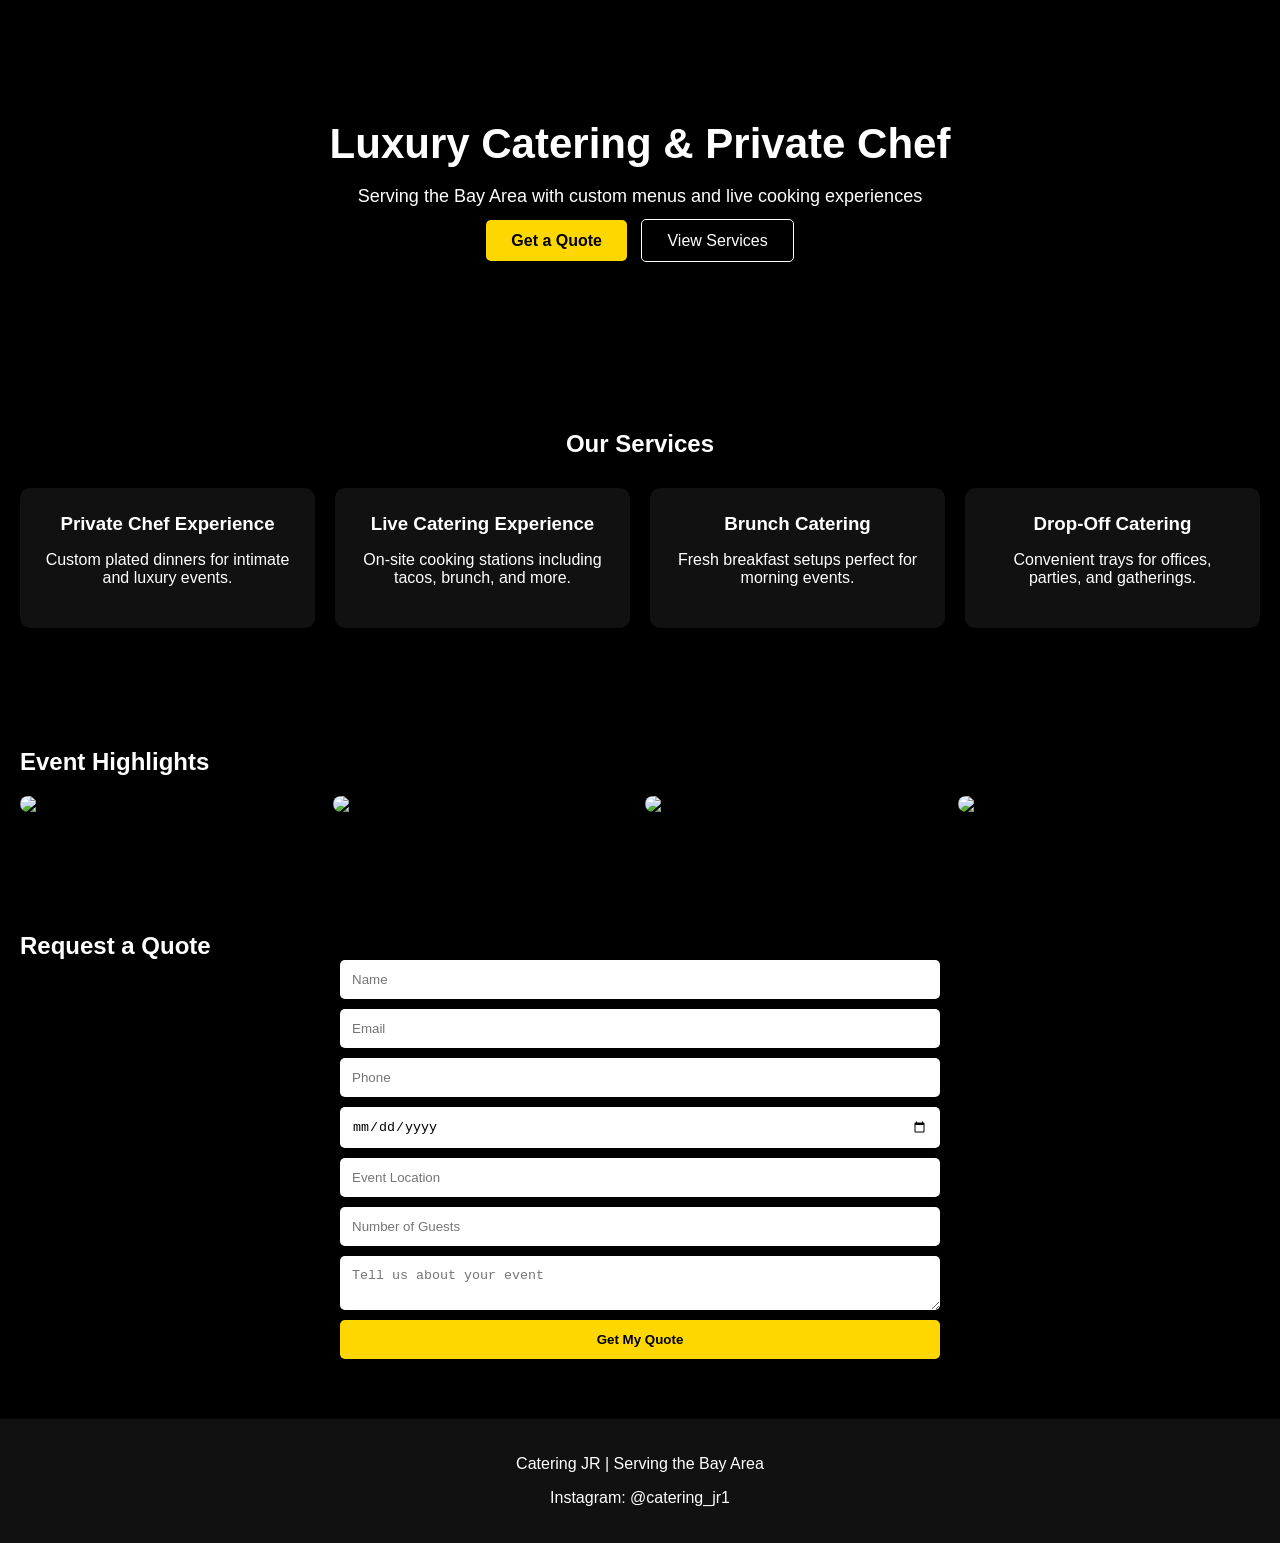
==== index.html @ 2a88f7c7 "Update index.html" ====
<!DOCTYPE html>
<html lang="en">
<head>
  <meta charset="UTF-8">
  <meta name="viewport" content="width=device-width, initial-scale=1.0">
  <title>Catering JR | Luxury Catering & Private Chef Bay Area</title>

  <style>
    body {
      margin: 0;
      font-family: Arial, sans-serif;
      background: #000;
      color: #fff;
    }

    h1, h2, h3 {
      margin: 0;
    }

    section {
      padding: 60px 20px;
    }

    /* HERO */
    .hero {
      background: linear-gradient(rgba(0,0,0,0.6), rgba(0,0,0,0.8)),
                  url('hero.jpg');
      background-size: cover;
      background-position: center;
      text-align: center;
      padding: 120px 20px;
    }

    .hero h1 {
      font-size: 42px;
      margin-bottom: 10px;
    }

    .hero p {
      font-size: 18px;
      margin-bottom: 25px;
    }

    .btn-primary {
      background: gold;
      color: black;
      padding: 12px 25px;
      text-decoration: none;
      font-weight: bold;
      border-radius: 5px;
      margin-right: 10px;
    }

    .btn-secondary {
      border: 1px solid white;
      color: white;
      padding: 12px 25px;
      text-decoration: none;
      border-radius: 5px;
    }

    /* SERVICES */
    .services {
      text-align: center;
    }

    .service-grid {
      display: grid;
      grid-template-columns: repeat(auto-fit, minmax(220px, 1fr));
      gap: 20px;
      margin-top: 30px;
    }

    .card {
      background: #111;
      padding: 25px;
      border-radius: 10px;
      transition: 0.3s;
    }

    .card:hover {
      transform: translateY(-5px);
      border: 1px solid gold;
    }

    /* GALLERY */
    .gallery-grid {
      display: grid;
      grid-template-columns: repeat(auto-fit, minmax(200px, 1fr));
      gap: 10px;
      margin-top: 20px;
    }

    .gallery img {
      width: 100%;
      border-radius: 10px;
    }

    /* FORM */
    form {
      max-width: 600px;
      margin: auto;
      display: flex;
      flex-direction: column;
      gap: 10px;
    }

    input, textarea, button {
      padding: 12px;
      border-radius: 5px;
      border: none;
    }

    button {
      background: gold;
      font-weight: bold;
      cursor: pointer;
    }

    /* FOOTER */
    footer {
      text-align: center;
      padding: 20px;
      background: #111;
    }
  </style>
</head>

<body>

  <!-- HERO -->
  <section class="hero">
    <h1>Luxury Catering & Private Chef</h1>
    <p>Serving the Bay Area with custom menus and live cooking experiences</p>

    <a href="#quote" class="btn-primary">Get a Quote</a>
    <a href="#services" class="btn-secondary">View Services</a>
  </section>

  <!-- SERVICES -->
  <section id="services" class="services">
    <h2>Our Services</h2>

    <div class="service-grid">

      <div class="card">
        <h3>Private Chef Experience</h3>
        <p>Custom plated dinners for intimate and luxury events.</p>
      </div>

      <div class="card">
        <h3>Live Catering Experience</h3>
        <p>On-site cooking stations including tacos, brunch, and more.</p>
      </div>

      <div class="card">
        <h3>Brunch Catering</h3>
        <p>Fresh breakfast setups perfect for morning events.</p>
      </div>

      <div class="card">
        <h3>Drop-Off Catering</h3>
        <p>Convenient trays for offices, parties, and gatherings.</p>
      </div>

    </div>
  </section>

  <!-- GALLERY -->
  <section class="gallery">
    <h2>Event Highlights</h2>

    <div class="gallery-grid">
      <img src="food1.jpg">
      <img src="food2.jpg">
      <img src="food3.jpg">
      <img src="food4.jpg">
    </div>
  </section>

  <!-- QUOTE FORM -->
  <section id="quote">
    <h2>Request a Quote</h2>

    <form>
      <input type="text" placeholder="Name" required>
      <input type="email" placeholder="Email" required>
      <input type="tel" placeholder="Phone">

      <input type="date">
      <input type="text" placeholder="Event Location">
      <input type="number" placeholder="Number of Guests">

      <textarea placeholder="Tell us about your event"></textarea>

      <button type="submit">Get My Quote</button>
    </form>
  </section>

  <!-- FOOTER -->
  <footer>
    <p>Catering JR | Serving the Bay Area</p>
    <p>Instagram: @catering_jr1</p>
  </footer>

</body>
</html>
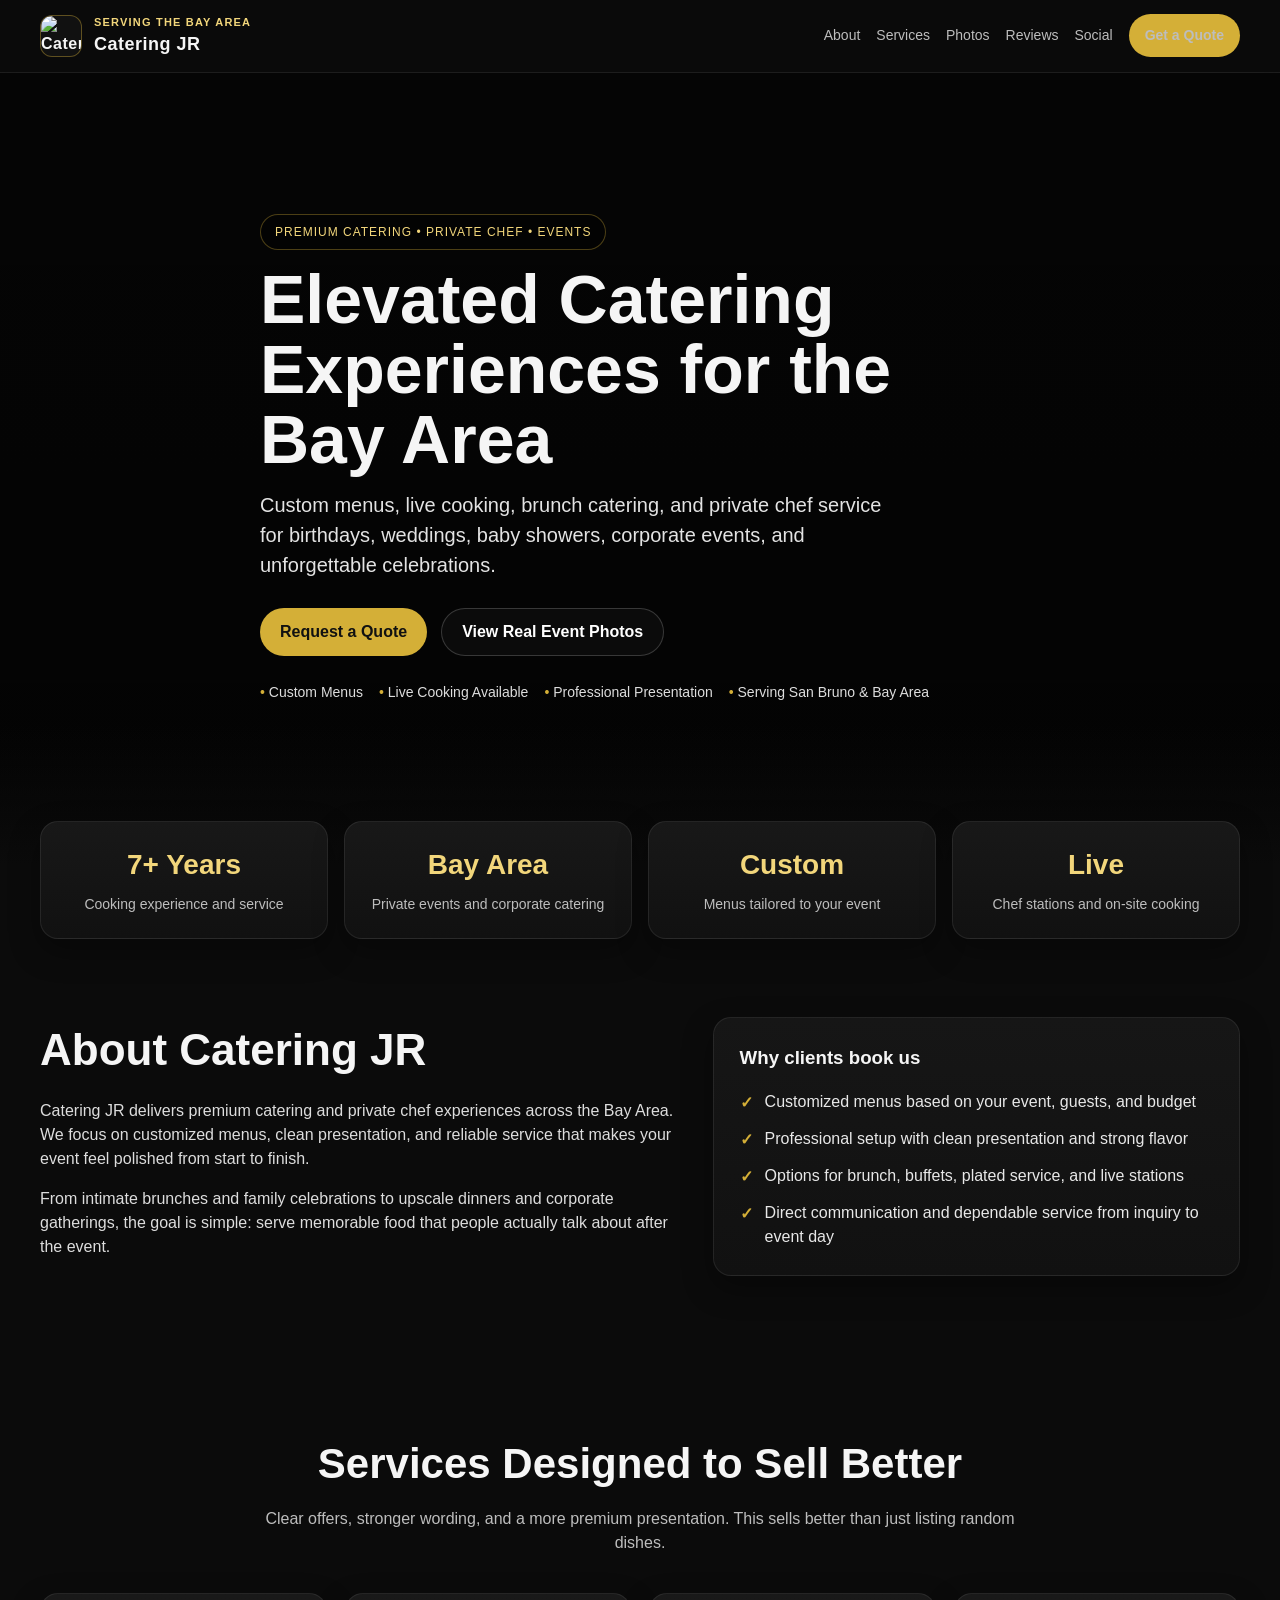
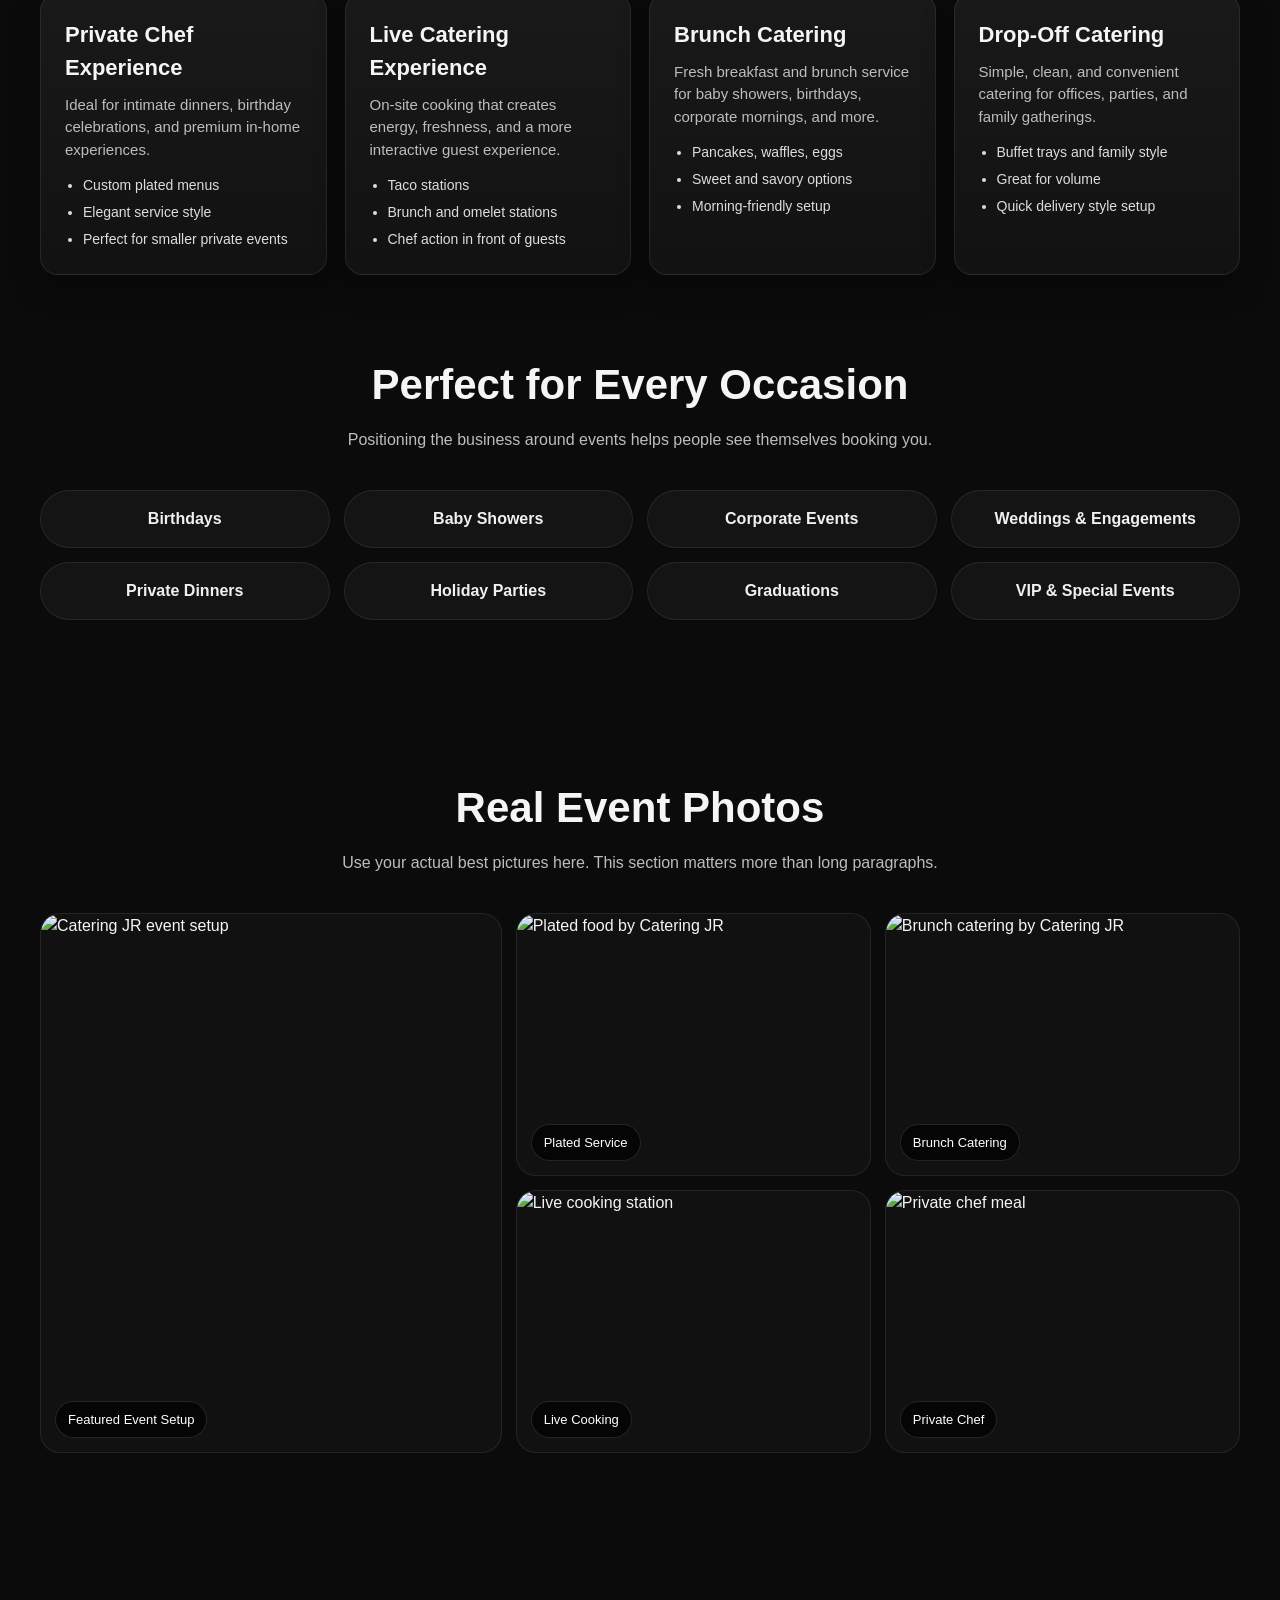
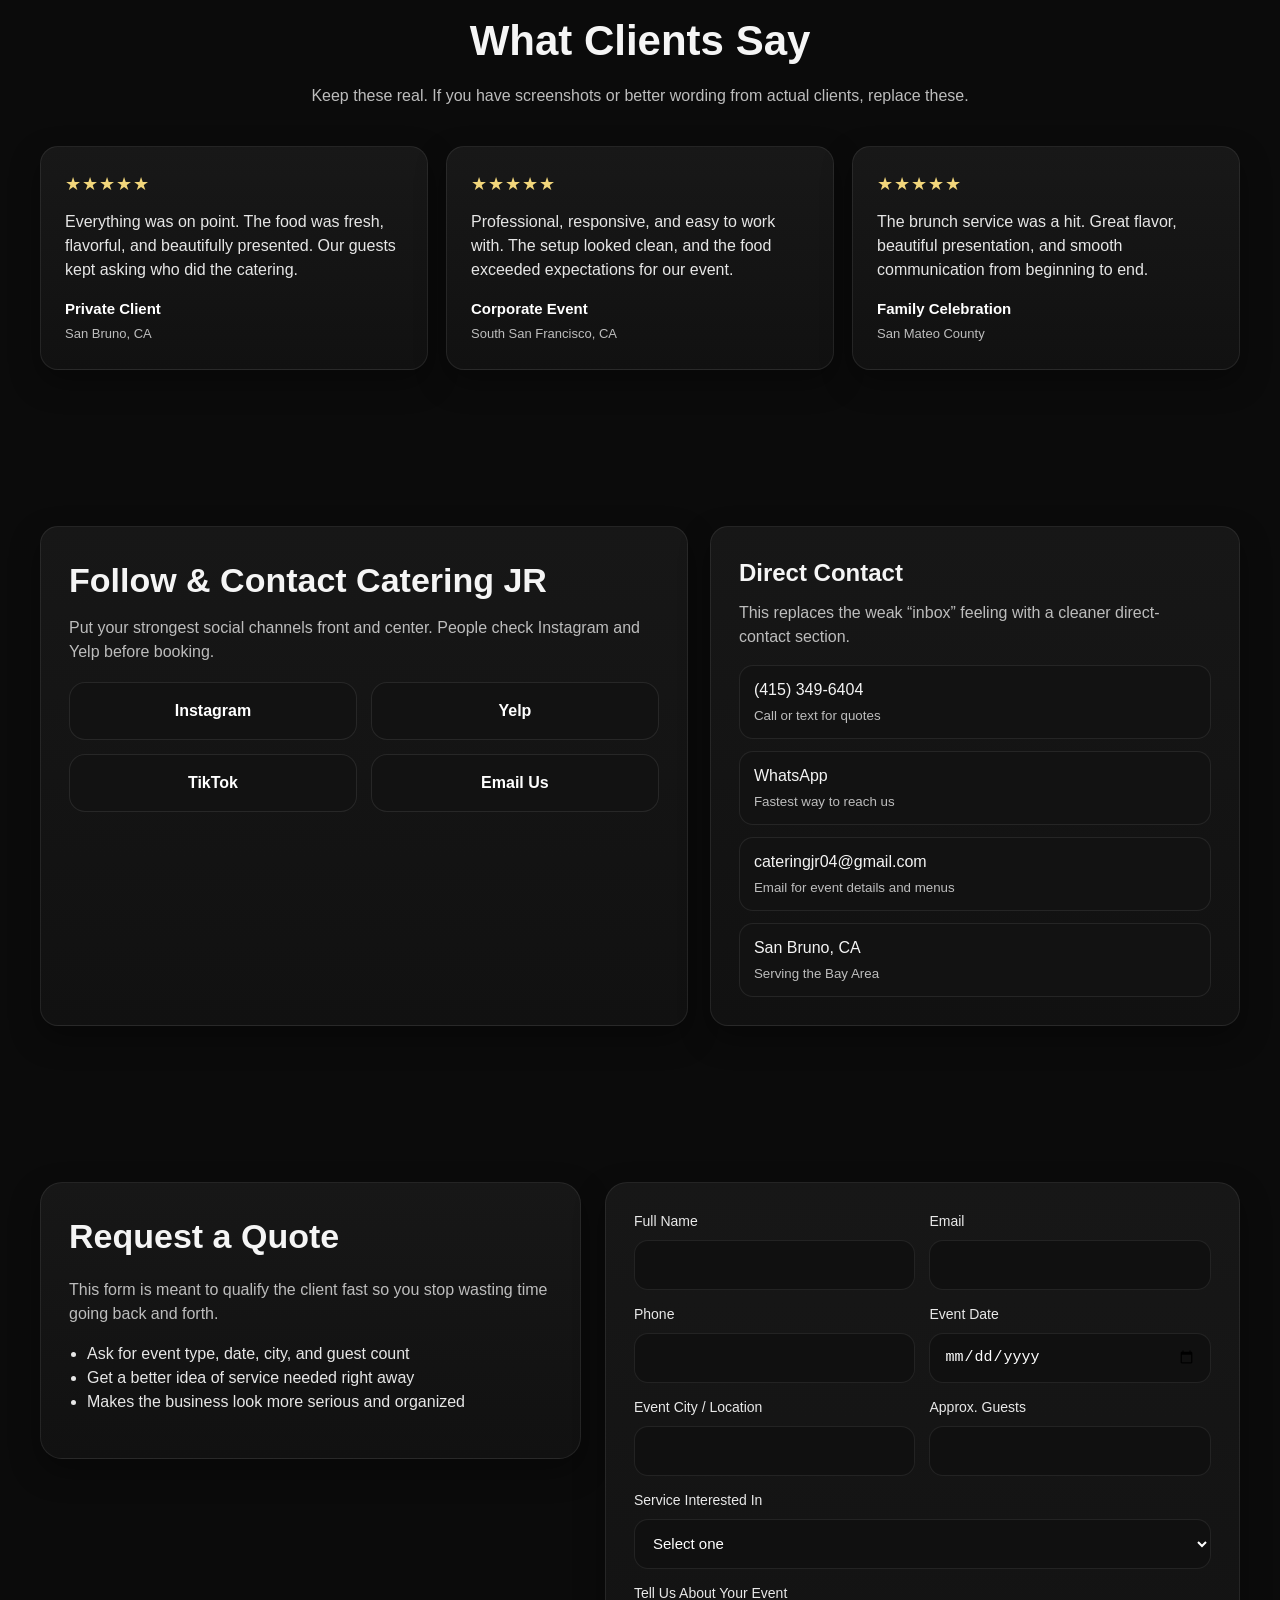
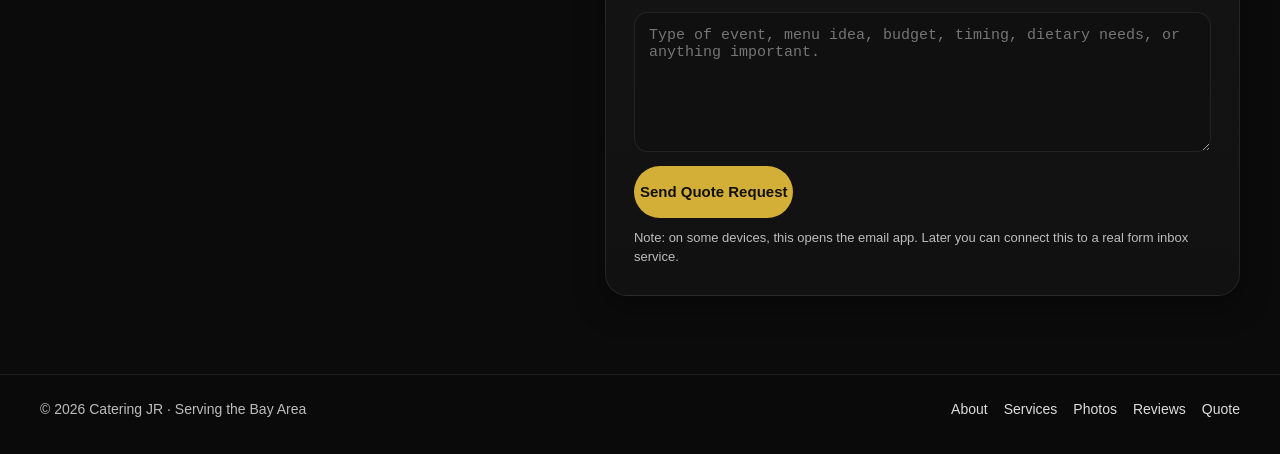
==== commit 6d907c31: "Update index.html" ====
--- a/index.html
+++ b/index.html
@@ -1,206 +1,1120 @@
 <!DOCTYPE html>
 <html lang="en">
 <head>
-  <meta charset="UTF-8">
-  <meta name="viewport" content="width=device-width, initial-scale=1.0">
-  <title>Catering JR | Luxury Catering & Private Chef Bay Area</title>
+  <meta charset="UTF-8" />
+  <meta name="viewport" content="width=device-width, initial-scale=1.0" />
+  <title>Catering JR | Bay Area Catering & Private Chef</title>
+  <meta name="description" content="Catering JR offers premium catering, live cooking, brunch catering, and private chef experiences across the Bay Area." />
+  <meta name="theme-color" content="#0b0b0b" />
 
   <style>
+    :root {
+      --bg: #0b0b0b;
+      --bg-soft: #121212;
+      --card: #161616;
+      --gold: #d4af37;
+      --gold-soft: #f2d67b;
+      --text: #f5f5f5;
+      --muted: #bdbdbd;
+      --line: rgba(255,255,255,0.08);
+      --shadow: 0 12px 30px rgba(0,0,0,0.35);
+      --radius: 18px;
+      --max: 1200px;
+    }
+
+    * {
+      box-sizing: border-box;
+      scroll-behavior: smooth;
+    }
+
     body {
       margin: 0;
-      font-family: Arial, sans-serif;
-      background: #000;
-      color: #fff;
-    }
-
-    h1, h2, h3 {
-      margin: 0;
-    }
-
-    section {
-      padding: 60px 20px;
+      font-family: Arial, Helvetica, sans-serif;
+      background: var(--bg);
+      color: var(--text);
+      line-height: 1.5;
+    }
+
+    img {
+      max-width: 100%;
+      display: block;
+    }
+
+    a {
+      text-decoration: none;
+      color: inherit;
+    }
+
+    .container {
+      width: min(100% - 32px, var(--max));
+      margin: 0 auto;
+    }
+
+    .section {
+      padding: 78px 0;
+    }
+
+    .section-title {
+      font-size: clamp(28px, 4vw, 42px);
+      margin: 0 0 12px;
+      text-align: center;
+    }
+
+    .section-subtitle {
+      max-width: 760px;
+      margin: 0 auto 38px;
+      text-align: center;
+      color: var(--muted);
+      font-size: 16px;
+    }
+
+    /* NAV */
+    .nav {
+      position: sticky;
+      top: 0;
+      z-index: 1000;
+      background: rgba(11,11,11,0.9);
+      backdrop-filter: blur(10px);
+      border-bottom: 1px solid var(--line);
+    }
+
+    .nav-inner {
+      display: flex;
+      align-items: center;
+      justify-content: space-between;
+      gap: 20px;
+      padding: 14px 0;
+    }
+
+    .brand {
+      display: flex;
+      align-items: center;
+      gap: 12px;
+      font-weight: 700;
+      letter-spacing: 0.5px;
+    }
+
+    .brand-logo {
+      width: 42px;
+      height: 42px;
+      border-radius: 12px;
+      object-fit: cover;
+      border: 1px solid rgba(212,175,55,0.4);
+      background: #111;
+    }
+
+    .brand-text small {
+      display: block;
+      color: var(--gold-soft);
+      font-size: 11px;
+      letter-spacing: 1.2px;
+      text-transform: uppercase;
+    }
+
+    .brand-text span {
+      display: block;
+      font-size: 18px;
+    }
+
+    .nav-links {
+      display: flex;
+      flex-wrap: wrap;
+      gap: 16px;
+      align-items: center;
+    }
+
+    .nav-links a {
+      color: var(--muted);
+      font-size: 14px;
+      transition: 0.2s ease;
+    }
+
+    .nav-links a:hover {
+      color: var(--text);
+    }
+
+    .nav-cta {
+      padding: 11px 16px;
+      border-radius: 999px;
+      background: var(--gold);
+      color: #111;
+      font-weight: 700;
+      font-size: 14px;
     }
 
     /* HERO */
     .hero {
-      background: linear-gradient(rgba(0,0,0,0.6), rgba(0,0,0,0.8)),
-                  url('hero.jpg');
-      background-size: cover;
-      background-position: center;
+      position: relative;
+      min-height: 88vh;
+      display: grid;
+      align-items: center;
+      background:
+        linear-gradient(rgba(0,0,0,0.55), rgba(0,0,0,0.72)),
+        url("hero-cateringjr.jpg") center/cover no-repeat;
+    }
+
+    .hero::after {
+      content: "";
+      position: absolute;
+      inset: auto 0 0 0;
+      height: 140px;
+      background: linear-gradient(180deg, transparent, var(--bg));
+    }
+
+    .hero-inner {
+      position: relative;
+      z-index: 1;
+      padding: 100px 0 120px;
+      max-width: 760px;
+    }
+
+    .eyebrow {
+      display: inline-block;
+      margin-bottom: 14px;
+      padding: 8px 14px;
+      border: 1px solid rgba(212,175,55,0.35);
+      border-radius: 999px;
+      background: rgba(0,0,0,0.35);
+      color: var(--gold-soft);
+      font-size: 12px;
+      text-transform: uppercase;
+      letter-spacing: 1px;
+    }
+
+    .hero h1 {
+      margin: 0 0 16px;
+      font-size: clamp(40px, 7vw, 68px);
+      line-height: 1.03;
+    }
+
+    .hero p {
+      margin: 0 0 28px;
+      color: #e3e3e3;
+      font-size: clamp(17px, 2vw, 20px);
+      max-width: 650px;
+    }
+
+    .hero-actions {
+      display: flex;
+      flex-wrap: wrap;
+      gap: 14px;
+      margin-bottom: 26px;
+    }
+
+    .btn {
+      display: inline-flex;
+      align-items: center;
+      justify-content: center;
+      min-height: 48px;
+      padding: 0 20px;
+      border-radius: 999px;
+      font-weight: 700;
+      transition: 0.2s ease;
+    }
+
+    .btn-gold {
+      background: var(--gold);
+      color: #111;
+    }
+
+    .btn-gold:hover {
+      transform: translateY(-2px);
+      box-shadow: 0 10px 20px rgba(212,175,55,0.18);
+    }
+
+    .btn-dark {
+      border: 1px solid rgba(255,255,255,0.18);
+      background: rgba(255,255,255,0.03);
+      color: #fff;
+    }
+
+    .btn-dark:hover {
+      border-color: rgba(212,175,55,0.5);
+      color: var(--gold-soft);
+    }
+
+    .hero-points {
+      display: flex;
+      flex-wrap: wrap;
+      gap: 10px 16px;
+      color: #ddd;
+      font-size: 14px;
+    }
+
+    .hero-points span::before {
+      content: "• ";
+      color: var(--gold);
+    }
+
+    /* STATS */
+    .stats {
+      margin-top: -44px;
+      position: relative;
+      z-index: 2;
+    }
+
+    .stats-grid {
+      display: grid;
+      grid-template-columns: repeat(4, 1fr);
+      gap: 16px;
+    }
+
+    .stat-card {
+      background: linear-gradient(180deg, #181818, #111);
+      border: 1px solid var(--line);
+      border-radius: var(--radius);
+      padding: 22px;
+      box-shadow: var(--shadow);
       text-align: center;
-      padding: 120px 20px;
-    }
-
-    .hero h1 {
-      font-size: 42px;
-      margin-bottom: 10px;
-    }
-
-    .hero p {
+    }
+
+    .stat-card strong {
+      display: block;
+      font-size: 28px;
+      color: var(--gold-soft);
+      margin-bottom: 6px;
+    }
+
+    .stat-card span {
+      color: var(--muted);
+      font-size: 14px;
+    }
+
+    /* ABOUT */
+    .about-grid {
+      display: grid;
+      grid-template-columns: 1.1fr 0.9fr;
+      gap: 28px;
+      align-items: center;
+    }
+
+    .about-text {
+      color: #ddd;
+      font-size: 16px;
+    }
+
+    .about-box {
+      background: linear-gradient(180deg, #161616, #111);
+      border: 1px solid var(--line);
+      border-radius: var(--radius);
+      padding: 26px;
+      box-shadow: var(--shadow);
+    }
+
+    .about-list {
+      display: grid;
+      gap: 12px;
+      margin-top: 18px;
+    }
+
+    .about-list div {
+      display: flex;
+      gap: 12px;
+      align-items: flex-start;
+      color: #e8e8e8;
+    }
+
+    .about-list div::before {
+      content: "✓";
+      color: var(--gold);
+      font-weight: 700;
+      margin-top: 1px;
+    }
+
+    /* SERVICES */
+    .services-grid {
+      display: grid;
+      grid-template-columns: repeat(4, 1fr);
+      gap: 18px;
+    }
+
+    .service-card {
+      background: linear-gradient(180deg, #191919, #121212);
+      border: 1px solid var(--line);
+      border-radius: var(--radius);
+      padding: 24px;
+      box-shadow: var(--shadow);
+      transition: 0.2s ease;
+    }
+
+    .service-card:hover {
+      transform: translateY(-6px);
+      border-color: rgba(212,175,55,0.35);
+    }
+
+    .service-card h3 {
+      margin: 0 0 10px;
+      font-size: 22px;
+    }
+
+    .service-card p {
+      margin: 0 0 14px;
+      color: var(--muted);
+      font-size: 15px;
+    }
+
+    .service-card ul {
+      margin: 0;
+      padding-left: 18px;
+      color: #ddd;
+      font-size: 14px;
+    }
+
+    .service-card li + li {
+      margin-top: 6px;
+    }
+
+    /* PHOTO GALLERY */
+    .gallery-grid {
+      display: grid;
+      grid-template-columns: 1.3fr 1fr 1fr;
+      gap: 14px;
+    }
+
+    .gallery-item {
+      position: relative;
+      overflow: hidden;
+      border-radius: 20px;
+      border: 1px solid var(--line);
+      min-height: 260px;
+      background: #111;
+    }
+
+    .gallery-item.large {
+      grid-row: span 2;
+      min-height: 540px;
+    }
+
+    .gallery-item img {
+      width: 100%;
+      height: 100%;
+      object-fit: cover;
+      transition: transform 0.4s ease;
+    }
+
+    .gallery-item:hover img {
+      transform: scale(1.04);
+    }
+
+    .gallery-label {
+      position: absolute;
+      left: 14px;
+      bottom: 14px;
+      padding: 8px 12px;
+      background: rgba(0,0,0,0.65);
+      border: 1px solid rgba(255,255,255,0.12);
+      border-radius: 999px;
+      font-size: 13px;
+      color: #fff;
+    }
+
+    /* EVENTS */
+    .event-types {
+      display: grid;
+      grid-template-columns: repeat(4, 1fr);
+      gap: 14px;
+    }
+
+    .pill-card {
+      background: #141414;
+      border: 1px solid var(--line);
+      border-radius: 999px;
+      padding: 16px 18px;
+      text-align: center;
+      color: #f0f0f0;
+      font-weight: 600;
+    }
+
+    /* REVIEWS */
+    .reviews-grid {
+      display: grid;
+      grid-template-columns: repeat(3, 1fr);
+      gap: 18px;
+    }
+
+    .review-card {
+      background: linear-gradient(180deg, #181818, #111);
+      border: 1px solid var(--line);
+      border-radius: var(--radius);
+      padding: 24px;
+      box-shadow: var(--shadow);
+    }
+
+    .stars {
+      color: var(--gold-soft);
       font-size: 18px;
-      margin-bottom: 25px;
-    }
-
-    .btn-primary {
-      background: gold;
-      color: black;
-      padding: 12px 25px;
-      text-decoration: none;
-      font-weight: bold;
-      border-radius: 5px;
-      margin-right: 10px;
-    }
-
-    .btn-secondary {
-      border: 1px solid white;
-      color: white;
-      padding: 12px 25px;
-      text-decoration: none;
-      border-radius: 5px;
-    }
-
-    /* SERVICES */
-    .services {
-      text-align: center;
-    }
-
-    .service-grid {
-      display: grid;
-      grid-template-columns: repeat(auto-fit, minmax(220px, 1fr));
-      gap: 20px;
-      margin-top: 30px;
-    }
-
-    .card {
-      background: #111;
-      padding: 25px;
-      border-radius: 10px;
-      transition: 0.3s;
-    }
-
-    .card:hover {
-      transform: translateY(-5px);
-      border: 1px solid gold;
-    }
-
-    /* GALLERY */
-    .gallery-grid {
-      display: grid;
-      grid-template-columns: repeat(auto-fit, minmax(200px, 1fr));
-      gap: 10px;
-      margin-top: 20px;
-    }
-
-    .gallery img {
-      width: 100%;
-      border-radius: 10px;
+      letter-spacing: 1px;
+      margin-bottom: 12px;
+    }
+
+    .review-card p {
+      color: #e6e6e6;
+      margin: 0 0 16px;
+    }
+
+    .review-card strong {
+      display: block;
+      color: #fff;
+      font-size: 15px;
+    }
+
+    .review-card span {
+      color: var(--muted);
+      font-size: 13px;
+    }
+
+    /* SOCIAL */
+    .social-grid {
+      display: grid;
+      grid-template-columns: 1.1fr 0.9fr;
+      gap: 22px;
+      align-items: stretch;
+    }
+
+    .social-card,
+    .contact-card {
+      background: linear-gradient(180deg, #171717, #111);
+      border: 1px solid var(--line);
+      border-radius: var(--radius);
+      padding: 28px;
+      box-shadow: var(--shadow);
+    }
+
+    .social-links {
+      display: grid;
+      grid-template-columns: repeat(2, 1fr);
+      gap: 14px;
+      margin-top: 18px;
+    }
+
+    .social-link {
+      display: flex;
+      align-items: center;
+      justify-content: center;
+      min-height: 58px;
+      border-radius: 16px;
+      border: 1px solid rgba(255,255,255,0.09);
+      background: #121212;
+      font-weight: 700;
+      color: #fff;
+      transition: 0.2s ease;
+    }
+
+    .social-link:hover {
+      border-color: rgba(212,175,55,0.35);
+      color: var(--gold-soft);
+      transform: translateY(-2px);
+    }
+
+    .contact-list {
+      display: grid;
+      gap: 12px;
+      margin-top: 16px;
+    }
+
+    .contact-list a,
+    .contact-list div {
+      display: block;
+      padding: 12px 14px;
+      border-radius: 14px;
+      background: #121212;
+      border: 1px solid rgba(255,255,255,0.08);
+      color: #f4f4f4;
+    }
+
+    .contact-list small {
+      display: block;
+      color: var(--muted);
+      margin-top: 4px;
     }
 
     /* FORM */
-    form {
-      max-width: 600px;
-      margin: auto;
+    .quote-wrap {
+      display: grid;
+      grid-template-columns: 0.92fr 1.08fr;
+      gap: 24px;
+      align-items: start;
+    }
+
+    .quote-info,
+    .quote-form {
+      background: linear-gradient(180deg, #171717, #111);
+      border: 1px solid var(--line);
+      border-radius: 22px;
+      padding: 28px;
+      box-shadow: var(--shadow);
+    }
+
+    .quote-info p {
+      color: var(--muted);
+    }
+
+    .quote-info ul {
+      padding-left: 18px;
+      color: #e6e6e6;
+    }
+
+    .quote-form form {
+      display: grid;
+      grid-template-columns: repeat(2, 1fr);
+      gap: 14px;
+    }
+
+    .full {
+      grid-column: 1 / -1;
+    }
+
+    .field {
       display: flex;
       flex-direction: column;
-      gap: 10px;
-    }
-
-    input, textarea, button {
-      padding: 12px;
-      border-radius: 5px;
+      gap: 8px;
+    }
+
+    .field label {
+      font-size: 14px;
+      color: #e9e9e9;
+    }
+
+    .field input,
+    .field select,
+    .field textarea {
+      width: 100%;
+      min-height: 50px;
+      padding: 14px 14px;
+      border-radius: 14px;
+      border: 1px solid rgba(255,255,255,0.08);
+      background: #101010;
+      color: #fff;
+      outline: none;
+      font-size: 15px;
+    }
+
+    .field textarea {
+      min-height: 140px;
+      resize: vertical;
+    }
+
+    .field input:focus,
+    .field select:focus,
+    .field textarea:focus {
+      border-color: rgba(212,175,55,0.45);
+      box-shadow: 0 0 0 3px rgba(212,175,55,0.08);
+    }
+
+    .submit-btn {
       border: none;
-    }
-
-    button {
-      background: gold;
-      font-weight: bold;
       cursor: pointer;
+      min-height: 52px;
+      border-radius: 999px;
+      font-weight: 700;
+      background: var(--gold);
+      color: #111;
+      font-size: 15px;
+    }
+
+    .submit-note {
+      color: var(--muted);
+      font-size: 13px;
+      margin-top: 10px;
     }
 
     /* FOOTER */
-    footer {
-      text-align: center;
-      padding: 20px;
-      background: #111;
+    .footer {
+      border-top: 1px solid var(--line);
+      background: #0a0a0a;
+      padding: 24px 0 34px;
+    }
+
+    .footer-inner {
+      display: flex;
+      justify-content: space-between;
+      gap: 16px;
+      flex-wrap: wrap;
+      align-items: center;
+    }
+
+    .footer p {
+      margin: 0;
+      color: var(--muted);
+      font-size: 14px;
+    }
+
+    .footer-links {
+      display: flex;
+      gap: 16px;
+      flex-wrap: wrap;
+    }
+
+    .footer-links a {
+      color: #ddd;
+      font-size: 14px;
+    }
+
+    .footer-links a:hover {
+      color: var(--gold-soft);
+    }
+
+    /* RESPONSIVE */
+    @media (max-width: 1080px) {
+      .stats-grid,
+      .services-grid,
+      .event-types,
+      .reviews-grid {
+        grid-template-columns: repeat(2, 1fr);
+      }
+
+      .about-grid,
+      .social-grid,
+      .quote-wrap {
+        grid-template-columns: 1fr;
+      }
+
+      .gallery-grid {
+        grid-template-columns: 1fr 1fr;
+      }
+
+      .gallery-item.large {
+        grid-row: span 1;
+        min-height: 320px;
+      }
+    }
+
+    @media (max-width: 720px) {
+      .nav-inner {
+        flex-direction: column;
+        align-items: flex-start;
+      }
+
+      .nav-links {
+        width: 100%;
+      }
+
+      .hero {
+        min-height: auto;
+      }
+
+      .hero-inner {
+        padding: 72px 0 96px;
+      }
+
+      .stats-grid,
+      .services-grid,
+      .event-types,
+      .reviews-grid,
+      .gallery-grid,
+      .social-links,
+      .quote-form form {
+        grid-template-columns: 1fr;
+      }
+
+      .section {
+        padding: 64px 0;
+      }
+
+      .hero-actions {
+        flex-direction: column;
+        align-items: stretch;
+      }
+
+      .btn {
+        width: 100%;
+      }
+
+      .gallery-item,
+      .gallery-item.large {
+        min-height: 240px;
+      }
     }
   </style>
 </head>
-
 <body>
 
+  <!-- NAV -->
+  <header class="nav">
+    <div class="container nav-inner">
+      <a href="#top" class="brand">
+        <img src="logo-cateringjr.png" alt="Catering JR Logo" class="brand-logo" />
+        <div class="brand-text">
+          <small>Serving the Bay Area</small>
+          <span>Catering JR</span>
+        </div>
+      </a>
+
+      <nav class="nav-links">
+        <a href="#about">About</a>
+        <a href="#services">Services</a>
+        <a href="#gallery">Photos</a>
+        <a href="#reviews">Reviews</a>
+        <a href="#social">Social</a>
+        <a href="#quote" class="nav-cta">Get a Quote</a>
+      </nav>
+    </div>
+  </header>
+
   <!-- HERO -->
-  <section class="hero">
-    <h1>Luxury Catering & Private Chef</h1>
-    <p>Serving the Bay Area with custom menus and live cooking experiences</p>
-
-    <a href="#quote" class="btn-primary">Get a Quote</a>
-    <a href="#services" class="btn-secondary">View Services</a>
-  </section>
-
-  <!-- SERVICES -->
-  <section id="services" class="services">
-    <h2>Our Services</h2>
-
-    <div class="service-grid">
-
-      <div class="card">
-        <h3>Private Chef Experience</h3>
-        <p>Custom plated dinners for intimate and luxury events.</p>
-      </div>
-
-      <div class="card">
-        <h3>Live Catering Experience</h3>
-        <p>On-site cooking stations including tacos, brunch, and more.</p>
-      </div>
-
-      <div class="card">
-        <h3>Brunch Catering</h3>
-        <p>Fresh breakfast setups perfect for morning events.</p>
-      </div>
-
-      <div class="card">
-        <h3>Drop-Off Catering</h3>
-        <p>Convenient trays for offices, parties, and gatherings.</p>
-      </div>
-
+  <section class="hero" id="top">
+    <div class="container hero-inner">
+      <span class="eyebrow">Premium Catering • Private Chef • Events</span>
+      <h1>Elevated Catering Experiences for the Bay Area</h1>
+      <p>
+        Custom menus, live cooking, brunch catering, and private chef service for birthdays,
+        weddings, baby showers, corporate events, and unforgettable celebrations.
+      </p>
+
+      <div class="hero-actions">
+        <a href="#quote" class="btn btn-gold">Request a Quote</a>
+        <a href="#gallery" class="btn btn-dark">View Real Event Photos</a>
+      </div>
+
+      <div class="hero-points">
+        <span>Custom Menus</span>
+        <span>Live Cooking Available</span>
+        <span>Professional Presentation</span>
+        <span>Serving San Bruno & Bay Area</span>
+      </div>
     </div>
   </section>
 
-  <!-- GALLERY -->
-  <section class="gallery">
-    <h2>Event Highlights</h2>
-
-    <div class="gallery-grid">
-      <img src="food1.jpg">
-      <img src="food2.jpg">
-      <img src="food3.jpg">
-      <img src="food4.jpg">
+  <!-- STATS -->
+  <section class="stats">
+    <div class="container">
+      <div class="stats-grid">
+        <div class="stat-card">
+          <strong>7+ Years</strong>
+          <span>Cooking experience and service</span>
+        </div>
+        <div class="stat-card">
+          <strong>Bay Area</strong>
+          <span>Private events and corporate catering</span>
+        </div>
+        <div class="stat-card">
+          <strong>Custom</strong>
+          <span>Menus tailored to your event</span>
+        </div>
+        <div class="stat-card">
+          <strong>Live</strong>
+          <span>Chef stations and on-site cooking</span>
+        </div>
+      </div>
     </div>
   </section>
 
+  <!-- ABOUT -->
+  <section class="section" id="about">
+    <div class="container about-grid">
+      <div>
+        <h2 style="font-size: clamp(30px, 4vw, 44px); margin: 0 0 14px;">About Catering JR</h2>
+        <p class="about-text">
+          Catering JR delivers premium catering and private chef experiences across the Bay Area.
+          We focus on customized menus, clean presentation, and reliable service that makes your
+          event feel polished from start to finish.
+        </p>
+        <p class="about-text">
+          From intimate brunches and family celebrations to upscale dinners and corporate gatherings,
+          the goal is simple: serve memorable food that people actually talk about after the event.
+        </p>
+      </div>
+
+      <div class="about-box">
+        <h3 style="margin: 0 0 8px;">Why clients book us</h3>
+        <div class="about-list">
+          <div>Customized menus based on your event, guests, and budget</div>
+          <div>Professional setup with clean presentation and strong flavor</div>
+          <div>Options for brunch, buffets, plated service, and live stations</div>
+          <div>Direct communication and dependable service from inquiry to event day</div>
+        </div>
+      </div>
+    </div>
+  </section>
+
+  <!-- SERVICES -->
+  <section class="section" id="services">
+    <div class="container">
+      <h2 class="section-title">Services Designed to Sell Better</h2>
+      <p class="section-subtitle">
+        Clear offers, stronger wording, and a more premium presentation. This sells better than just listing random dishes.
+      </p>
+
+      <div class="services-grid">
+        <article class="service-card">
+          <h3>Private Chef Experience</h3>
+          <p>Ideal for intimate dinners, birthday celebrations, and premium in-home experiences.</p>
+          <ul>
+            <li>Custom plated menus</li>
+            <li>Elegant service style</li>
+            <li>Perfect for smaller private events</li>
+          </ul>
+        </article>
+
+        <article class="service-card">
+          <h3>Live Catering Experience</h3>
+          <p>On-site cooking that creates energy, freshness, and a more interactive guest experience.</p>
+          <ul>
+            <li>Taco stations</li>
+            <li>Brunch and omelet stations</li>
+            <li>Chef action in front of guests</li>
+          </ul>
+        </article>
+
+        <article class="service-card">
+          <h3>Brunch Catering</h3>
+          <p>Fresh breakfast and brunch service for baby showers, birthdays, corporate mornings, and more.</p>
+          <ul>
+            <li>Pancakes, waffles, eggs</li>
+            <li>Sweet and savory options</li>
+            <li>Morning-friendly setup</li>
+          </ul>
+        </article>
+
+        <article class="service-card">
+          <h3>Drop-Off Catering</h3>
+          <p>Simple, clean, and convenient catering for offices, parties, and family gatherings.</p>
+          <ul>
+            <li>Buffet trays and family style</li>
+            <li>Great for volume</li>
+            <li>Quick delivery style setup</li>
+          </ul>
+        </article>
+      </div>
+    </div>
+  </section>
+
+  <!-- EVENT TYPES -->
+  <section class="section" style="padding-top: 0;">
+    <div class="container">
+      <h2 class="section-title">Perfect for Every Occasion</h2>
+      <p class="section-subtitle">
+        Positioning the business around events helps people see themselves booking you.
+      </p>
+
+      <div class="event-types">
+        <div class="pill-card">Birthdays</div>
+        <div class="pill-card">Baby Showers</div>
+        <div class="pill-card">Corporate Events</div>
+        <div class="pill-card">Weddings & Engagements</div>
+        <div class="pill-card">Private Dinners</div>
+        <div class="pill-card">Holiday Parties</div>
+        <div class="pill-card">Graduations</div>
+        <div class="pill-card">VIP & Special Events</div>
+      </div>
+    </div>
+  </section>
+
+  <!-- REAL PHOTOS -->
+  <section class="section" id="gallery">
+    <div class="container">
+      <h2 class="section-title">Real Event Photos</h2>
+      <p class="section-subtitle">
+        Use your actual best pictures here. This section matters more than long paragraphs.
+      </p>
+
+      <div class="gallery-grid">
+        <div class="gallery-item large">
+          <img src="real-photo-1.jpg" alt="Catering JR event setup" />
+          <span class="gallery-label">Featured Event Setup</span>
+        </div>
+
+        <div class="gallery-item">
+          <img src="real-photo-2.jpg" alt="Plated food by Catering JR" />
+          <span class="gallery-label">Plated Service</span>
+        </div>
+
+        <div class="gallery-item">
+          <img src="real-photo-3.jpg" alt="Brunch catering by Catering JR" />
+          <span class="gallery-label">Brunch Catering</span>
+        </div>
+
+        <div class="gallery-item">
+          <img src="real-photo-4.jpg" alt="Live cooking station" />
+          <span class="gallery-label">Live Cooking</span>
+        </div>
+
+        <div class="gallery-item">
+          <img src="real-photo-5.jpg" alt="Private chef meal" />
+          <span class="gallery-label">Private Chef</span>
+        </div>
+      </div>
+    </div>
+  </section>
+
+  <!-- REVIEWS -->
+  <section class="section" id="reviews">
+    <div class="container">
+      <h2 class="section-title">What Clients Say</h2>
+      <p class="section-subtitle">
+        Keep these real. If you have screenshots or better wording from actual clients, replace these.
+      </p>
+
+      <div class="reviews-grid">
+        <article class="review-card">
+          <div class="stars">★★★★★</div>
+          <p>
+            Everything was on point. The food was fresh, flavorful, and beautifully presented.
+            Our guests kept asking who did the catering.
+          </p>
+          <strong>Private Client</strong>
+          <span>San Bruno, CA</span>
+        </article>
+
+        <article class="review-card">
+          <div class="stars">★★★★★</div>
+          <p>
+            Professional, responsive, and easy to work with. The setup looked clean, and the food
+            exceeded expectations for our event.
+          </p>
+          <strong>Corporate Event</strong>
+          <span>South San Francisco, CA</span>
+        </article>
+
+        <article class="review-card">
+          <div class="stars">★★★★★</div>
+          <p>
+            The brunch service was a hit. Great flavor, beautiful presentation, and smooth communication
+            from beginning to end.
+          </p>
+          <strong>Family Celebration</strong>
+          <span>San Mateo County</span>
+        </article>
+      </div>
+    </div>
+  </section>
+
+  <!-- SOCIAL / CONTACT -->
+  <section class="section" id="social">
+    <div class="container social-grid">
+      <div class="social-card">
+        <h2 style="margin: 0 0 10px; font-size: 34px;">Follow & Contact Catering JR</h2>
+        <p style="margin: 0; color: var(--muted);">
+          Put your strongest social channels front and center. People check Instagram and Yelp before booking.
+        </p>
+
+        <div class="social-links">
+          <a class="social-link" href="https://www.instagram.com/catering_jr1/" target="_blank">Instagram</a>
+          <a class="social-link" href="https://www.yelp.com/" target="_blank">Yelp</a>
+          <a class="social-link" href="https://www.tiktok.com/" target="_blank">TikTok</a>
+          <a class="social-link" href="mailto:cateringjr04@gmail.com">Email Us</a>
+        </div>
+      </div>
+
+      <div class="contact-card">
+        <h3 style="margin: 0 0 10px; font-size: 24px;">Direct Contact</h3>
+        <p style="margin: 0; color: var(--muted);">
+          This replaces the weak “inbox” feeling with a cleaner direct-contact section.
+        </p>
+
+        <div class="contact-list">
+          <a href="tel:+14153496404">
+            (415) 349-6404
+            <small>Call or text for quotes</small>
+          </a>
+
+          <a href="https://wa.me/14153496404" target="_blank">
+            WhatsApp
+            <small>Fastest way to reach us</small>
+          </a>
+
+          <a href="mailto:cateringjr04@gmail.com">
+            cateringjr04@gmail.com
+            <small>Email for event details and menus</small>
+          </a>
+
+          <div>
+            San Bruno, CA
+            <small>Serving the Bay Area</small>
+          </div>
+        </div>
+      </div>
+    </div>
+  </section>
+
   <!-- QUOTE FORM -->
-  <section id="quote">
-    <h2>Request a Quote</h2>
-
-    <form>
-      <input type="text" placeholder="Name" required>
-      <input type="email" placeholder="Email" required>
-      <input type="tel" placeholder="Phone">
-
-      <input type="date">
-      <input type="text" placeholder="Event Location">
-      <input type="number" placeholder="Number of Guests">
-
-      <textarea placeholder="Tell us about your event"></textarea>
-
-      <button type="submit">Get My Quote</button>
-    </form>
+  <section class="section" id="quote">
+    <div class="container quote-wrap">
+      <div class="quote-info">
+        <h2 style="margin: 0 0 12px; font-size: 34px;">Request a Quote</h2>
+        <p>
+          This form is meant to qualify the client fast so you stop wasting time going back and forth.
+        </p>
+        <ul>
+          <li>Ask for event type, date, city, and guest count</li>
+          <li>Get a better idea of service needed right away</li>
+          <li>Makes the business look more serious and organized</li>
+        </ul>
+      </div>
+
+      <div class="quote-form">
+        <form action="mailto:cateringjr04@gmail.com" method="post" enctype="text/plain">
+          <div class="field">
+            <label for="name">Full Name</label>
+            <input id="name" name="Name" type="text" required />
+          </div>
+
+          <div class="field">
+            <label for="email">Email</label>
+            <input id="email" name="Email" type="email" required />
+          </div>
+
+          <div class="field">
+            <label for="phone">Phone</label>
+            <input id="phone" name="Phone" type="tel" />
+          </div>
+
+          <div class="field">
+            <label for="date">Event Date</label>
+            <input id="date" name="Event Date" type="date" />
+          </div>
+
+          <div class="field">
+            <label for="city">Event City / Location</label>
+            <input id="city" name="Event City / Location" type="text" />
+          </div>
+
+          <div class="field">
+            <label for="guests">Approx. Guests</label>
+            <input id="guests" name="Approx. Guests" type="number" min="1" />
+          </div>
+
+          <div class="field full">
+            <label for="service">Service Interested In</label>
+            <select id="service" name="Service Interested In">
+              <option value="">Select one</option>
+              <option>Private Chef Experience</option>
+              <option>Live Catering Experience</option>
+              <option>Brunch Catering</option>
+              <option>Drop-Off Catering</option>
+              <option>Custom Menu</option>
+            </select>
+          </div>
+
+          <div class="field full">
+            <label for="message">Tell Us About Your Event</label>
+            <textarea id="message" name="Event Details" placeholder="Type of event, menu idea, budget, timing, dietary needs, or anything important."></textarea>
+          </div>
+
+          <div class="full">
+            <button class="submit-btn" type="submit">Send Quote Request</button>
+            <div class="submit-note">
+              Note: on some devices, this opens the email app. Later you can connect this to a real form inbox service.
+            </div>
+          </div>
+        </form>
+      </div>
+    </div>
   </section>
 
   <!-- FOOTER -->
-  <footer>
-    <p>Catering JR | Serving the Bay Area</p>
-    <p>Instagram: @catering_jr1</p>
+  <footer class="footer">
+    <div class="container footer-inner">
+      <p>© 2026 Catering JR · Serving the Bay Area</p>
+
+      <div class="footer-links">
+        <a href="#about">About</a>
+        <a href="#services">Services</a>
+        <a href="#gallery">Photos</a>
+        <a href="#reviews">Reviews</a>
+        <a href="#quote">Quote</a>
+      </div>
+    </div>
   </footer>
 
 </body>
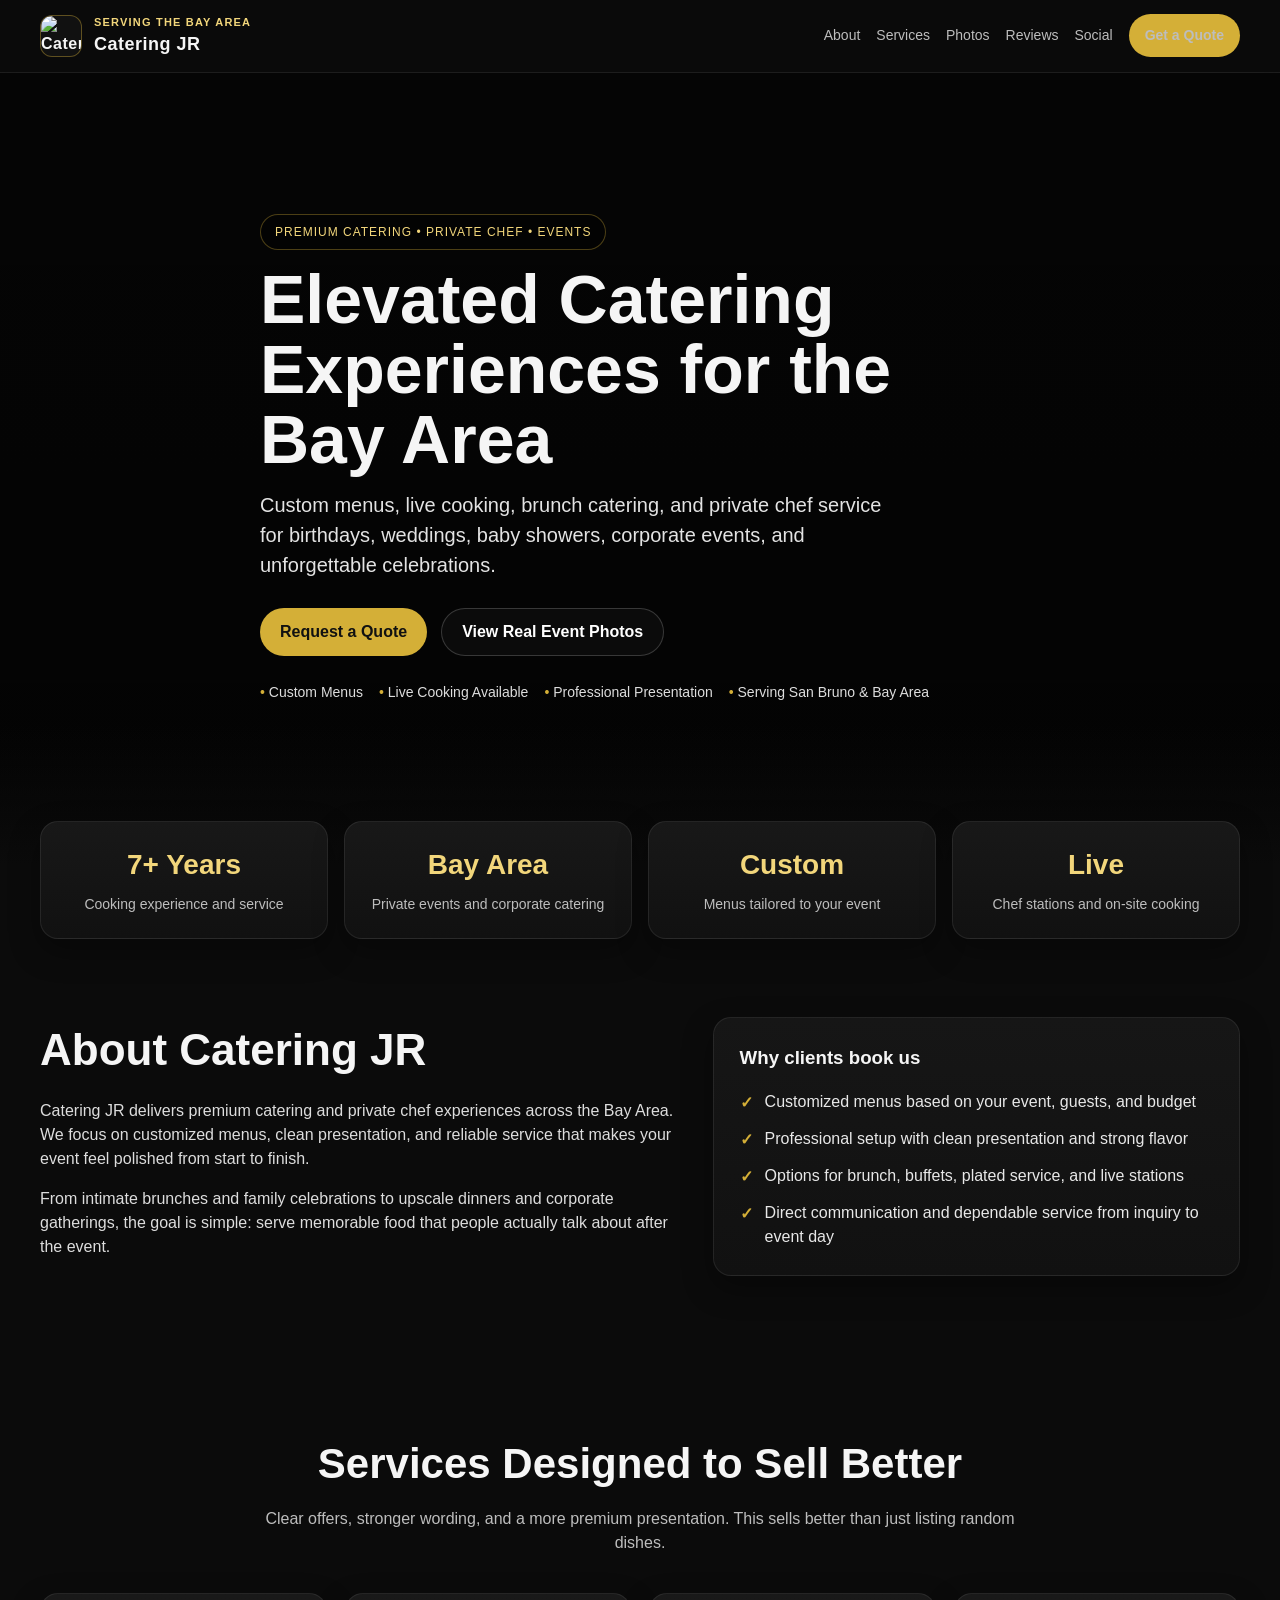
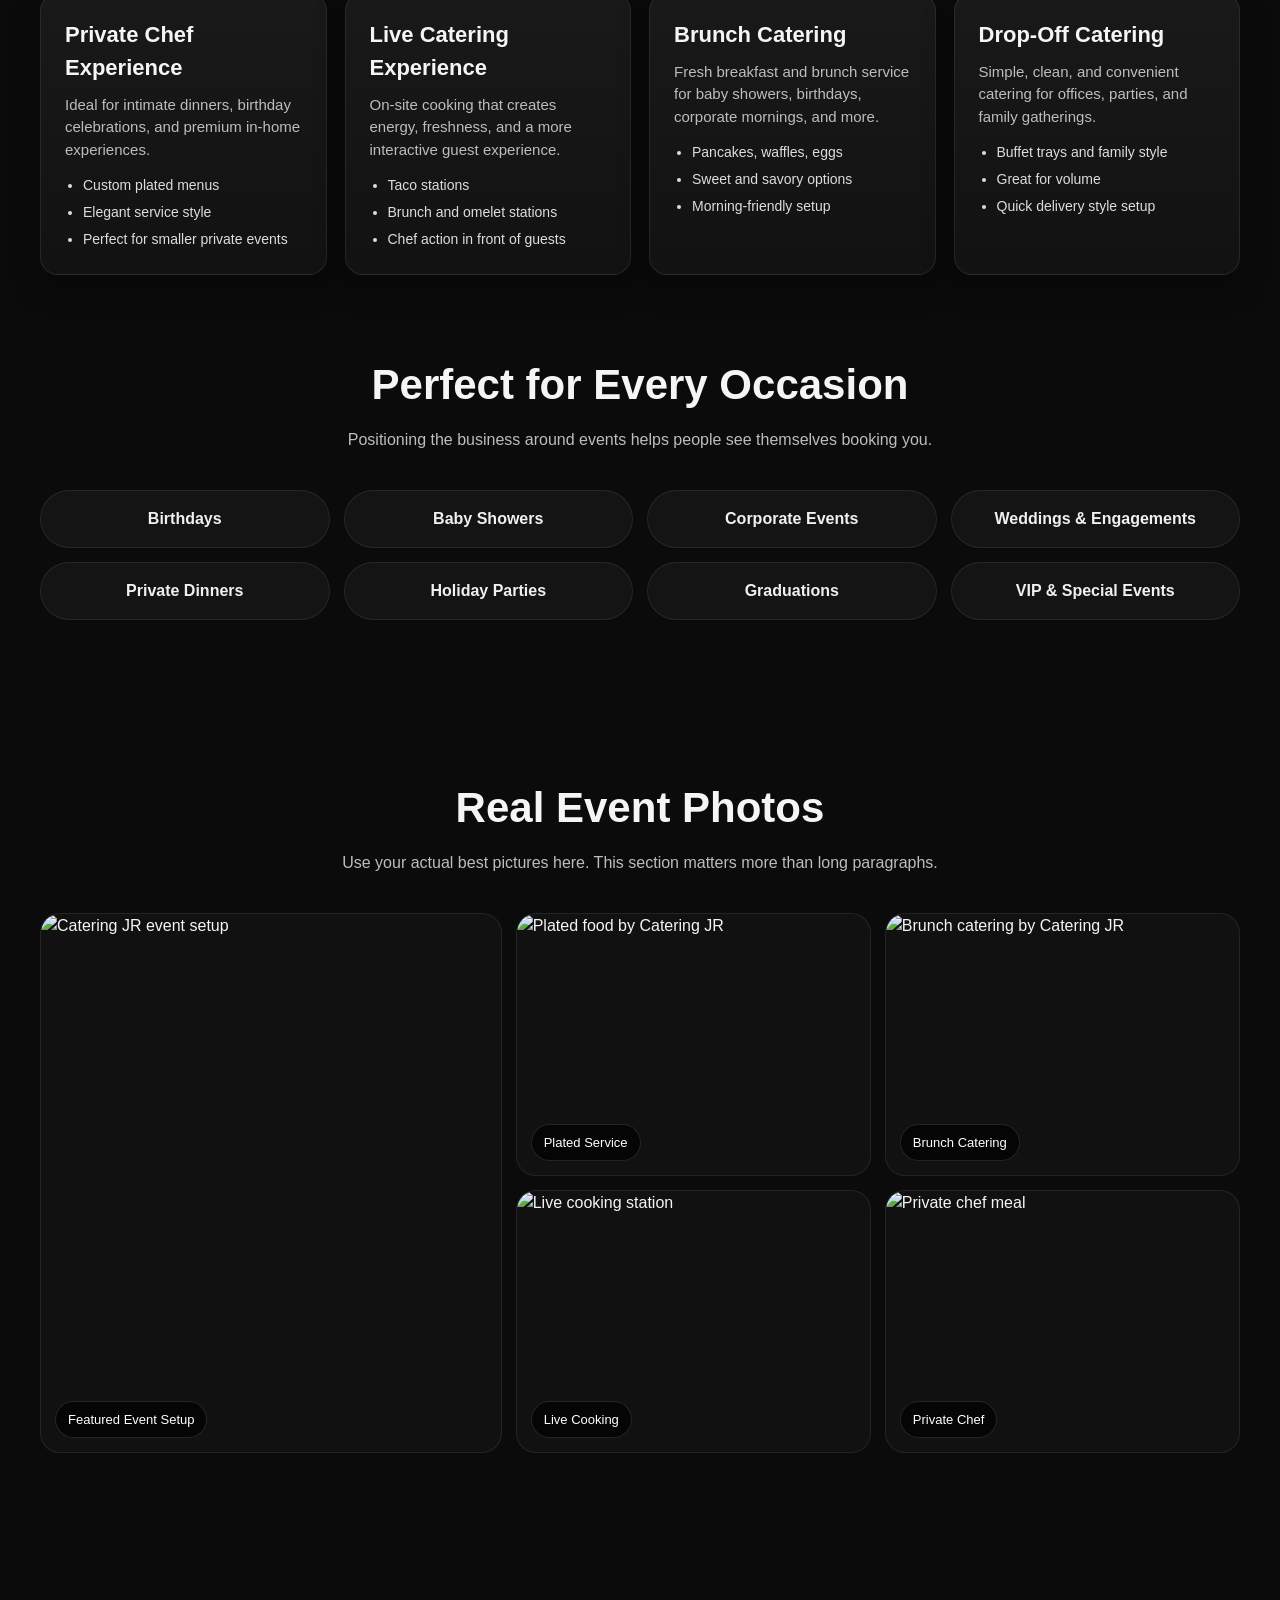
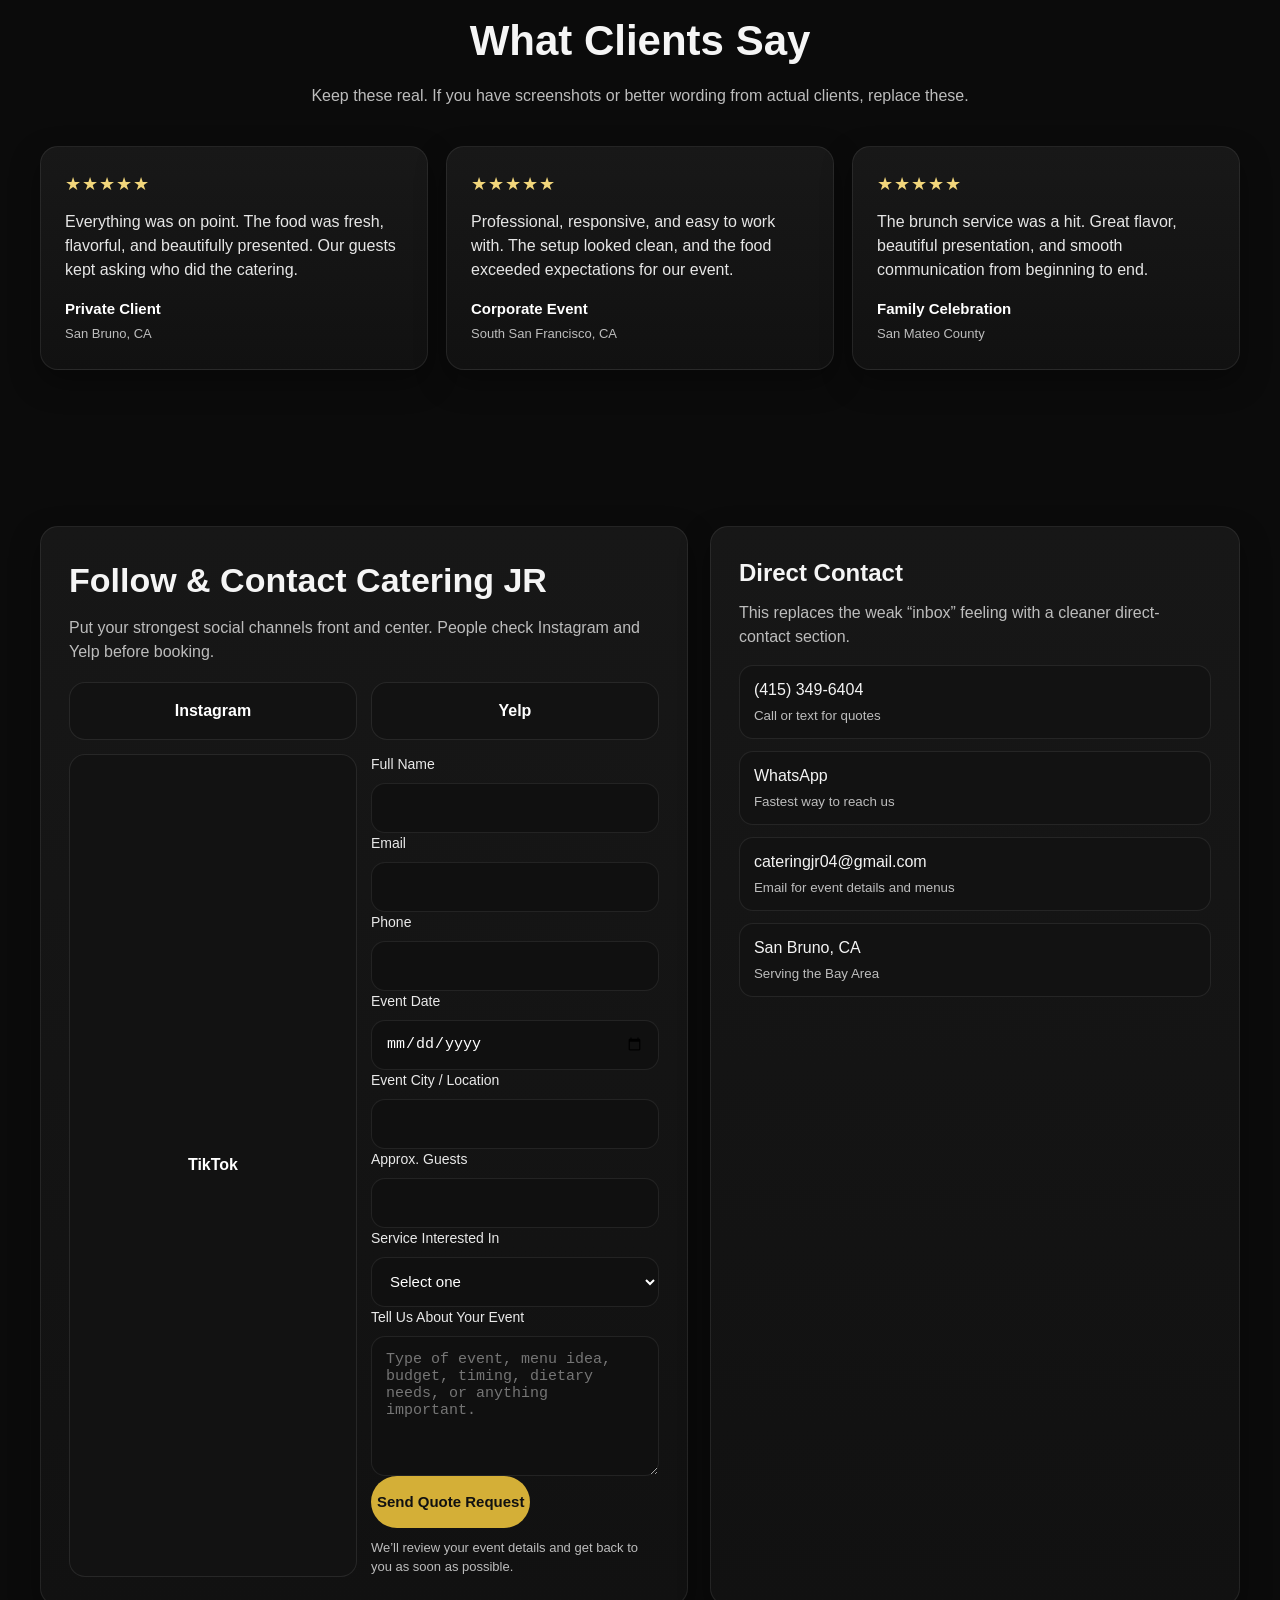
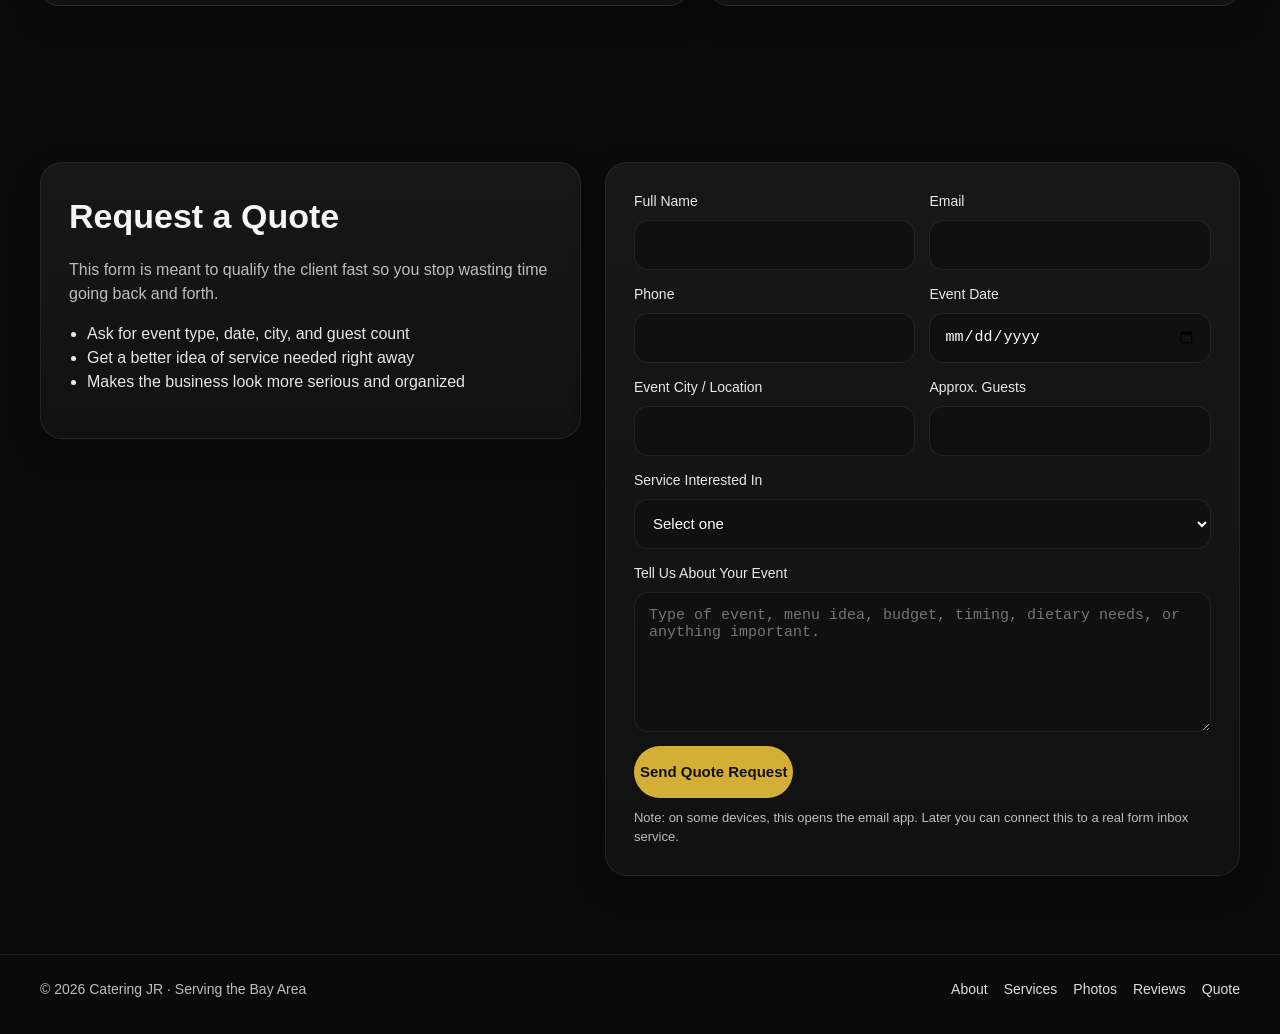
==== commit e9458545: "Update index.html" ====
--- a/index.html
+++ b/index.html
@@ -150,7 +150,7 @@
       align-items: center;
       background:
         linear-gradient(rgba(0,0,0,0.55), rgba(0,0,0,0.72)),
-        url("hero-cateringjr.jpg") center/cover no-repeat;
+        url("logoo.png") center/cover no-repeat;
     }
 
     .hero::after {
@@ -733,7 +733,7 @@
   <header class="nav">
     <div class="container nav-inner">
       <a href="#top" class="brand">
-        <img src="logo-cateringjr.png" alt="Catering JR Logo" class="brand-logo" />
+        <img src="logoo.png" alt="Catering JR Logo" class="brand-logo" />
         <div class="brand-text">
           <small>Serving the Bay Area</small>
           <span>Catering JR</span>
@@ -910,27 +910,27 @@
 
       <div class="gallery-grid">
         <div class="gallery-item large">
-          <img src="real-photo-1.jpg" alt="Catering JR event setup" />
+          <img src="seafood.png" alt="Catering JR event setup" />
           <span class="gallery-label">Featured Event Setup</span>
         </div>
 
         <div class="gallery-item">
-          <img src="real-photo-2.jpg" alt="Plated food by Catering JR" />
+          <img src="breakfast-buffet.png" alt="Plated food by Catering JR" />
           <span class="gallery-label">Plated Service</span>
         </div>
 
         <div class="gallery-item">
-          <img src="real-photo-3.jpg" alt="Brunch catering by Catering JR" />
+          <img src="american-menu.png" alt="Brunch catering by Catering JR" />
           <span class="gallery-label">Brunch Catering</span>
         </div>
 
         <div class="gallery-item">
-          <img src="real-photo-4.jpg" alt="Live cooking station" />
+          <img src="catering_thanksgivin.JPG" alt="Live cooking station" />
           <span class="gallery-label">Live Cooking</span>
         </div>
 
         <div class="gallery-item">
-          <img src="real-photo-5.jpg" alt="Private chef meal" />
+          <img src="Indian.png" alt="Private chef meal" />
           <span class="gallery-label">Private Chef</span>
         </div>
       </div>
@@ -990,9 +990,69 @@
 
         <div class="social-links">
           <a class="social-link" href="https://www.instagram.com/catering_jr1/" target="_blank">Instagram</a>
-          <a class="social-link" href="https://www.yelp.com/" target="_blank">Yelp</a>
-          <a class="social-link" href="https://www.tiktok.com/" target="_blank">TikTok</a>
-          <a class="social-link" href="mailto:cateringjr04@gmail.com">Email Us</a>
+          <a class="social-link" href="https://https://www.yelp.com/biz/catering-jr-san-bruno?utm_source=ishare" target="_blank">Yelp</a>
+          <a class="social-link" href="https://www.tiktok.com/@catering_jr1?_r=1&_t=ZT-94oK4U94W7i" target="_blank">TikTok</a>
+<form action="https://formsubmit.co/cateringjr04@gmail.com" method="POST">
+  <input type="hidden" name="_subject" value="New Catering JR Quote Request">
+  <input type="hidden" name="_captcha" value="true">
+  <input type="hidden" name="_template" value="table">
+  <input type="hidden" name="_next" value="https://www.cateringjr.com/thank-you.html">
+  <input type="hidden" name="_autoresponse" value="Thank you for contacting Catering JR. We received your quote request and will get back to you as soon as possible.">
+
+  <div class="field">
+    <label for="name">Full Name</label>
+    <input id="name" name="Name" type="text" required />
+  </div>
+
+  <div class="field">
+    <label for="email">Email</label>
+    <input id="email" name="Email" type="email" required />
+  </div>
+
+  <div class="field">
+    <label for="phone">Phone</label>
+    <input id="phone" name="Phone" type="tel" />
+  </div>
+
+  <div class="field">
+    <label for="date">Event Date</label>
+    <input id="date" name="Event Date" type="date" />
+  </div>
+
+  <div class="field">
+    <label for="city">Event City / Location</label>
+    <input id="city" name="Event City / Location" type="text" />
+  </div>
+
+  <div class="field">
+    <label for="guests">Approx. Guests</label>
+    <input id="guests" name="Approx. Guests" type="number" min="1" />
+  </div>
+
+  <div class="field full">
+    <label for="service">Service Interested In</label>
+    <select id="service" name="Service Interested In">
+      <option value="">Select one</option>
+      <option>Private Chef Experience</option>
+      <option>Live Catering Experience</option>
+      <option>Brunch Catering</option>
+      <option>Drop-Off Catering</option>
+      <option>Custom Menu</option>
+    </select>
+  </div>
+
+  <div class="field full">
+    <label for="message">Tell Us About Your Event</label>
+    <textarea id="message" name="Event Details" placeholder="Type of event, menu idea, budget, timing, dietary needs, or anything important."></textarea>
+  </div>
+
+  <div class="full">
+    <button class="submit-btn" type="submit">Send Quote Request</button>
+    <div class="submit-note">
+      We’ll review your event details and get back to you as soon as possible.
+    </div>
+  </div>
+</form>
         </div>
       </div>
 
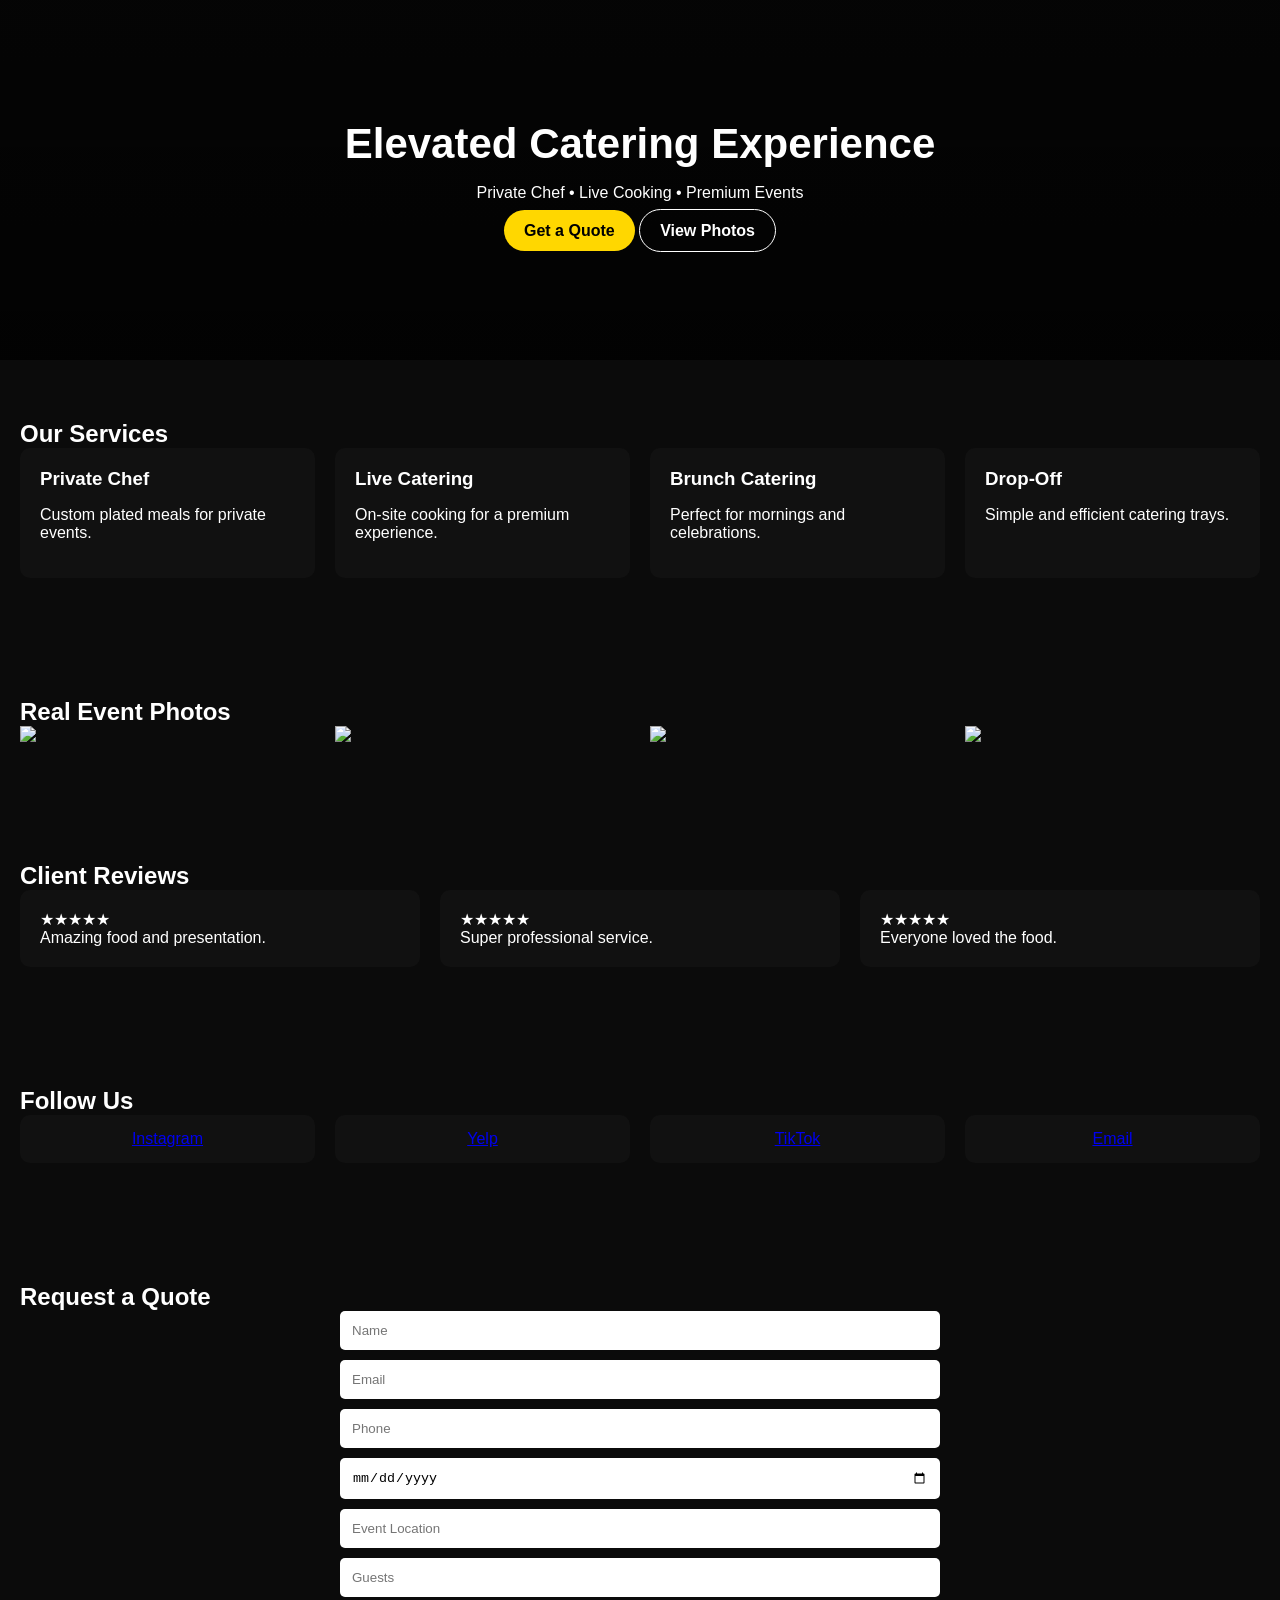
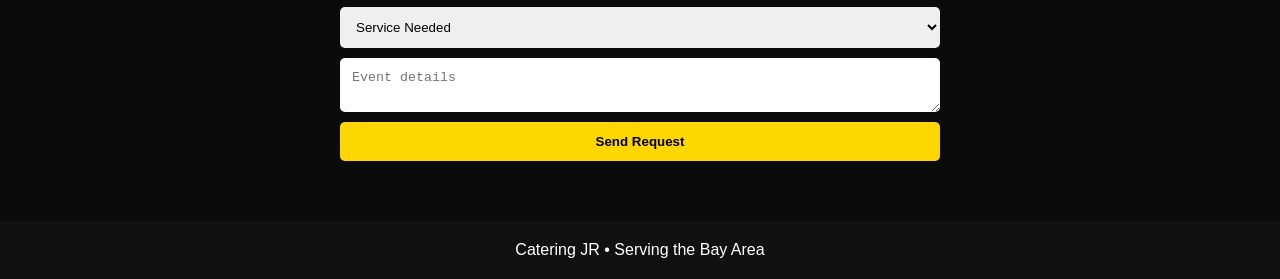
==== commit 25f08b06: "Update index.html" ====
--- a/index.html
+++ b/index.html
@@ -1,1181 +1,209 @@
 <!DOCTYPE html>
 <html lang="en">
 <head>
-  <meta charset="UTF-8" />
-  <meta name="viewport" content="width=device-width, initial-scale=1.0" />
-  <title>Catering JR | Bay Area Catering & Private Chef</title>
-  <meta name="description" content="Catering JR offers premium catering, live cooking, brunch catering, and private chef experiences across the Bay Area." />
-  <meta name="theme-color" content="#0b0b0b" />
-
-  <style>
-    :root {
-      --bg: #0b0b0b;
-      --bg-soft: #121212;
-      --card: #161616;
-      --gold: #d4af37;
-      --gold-soft: #f2d67b;
-      --text: #f5f5f5;
-      --muted: #bdbdbd;
-      --line: rgba(255,255,255,0.08);
-      --shadow: 0 12px 30px rgba(0,0,0,0.35);
-      --radius: 18px;
-      --max: 1200px;
-    }
-
-    * {
-      box-sizing: border-box;
-      scroll-behavior: smooth;
-    }
-
-    body {
-      margin: 0;
-      font-family: Arial, Helvetica, sans-serif;
-      background: var(--bg);
-      color: var(--text);
-      line-height: 1.5;
-    }
-
-    img {
-      max-width: 100%;
-      display: block;
-    }
-
-    a {
-      text-decoration: none;
-      color: inherit;
-    }
-
-    .container {
-      width: min(100% - 32px, var(--max));
-      margin: 0 auto;
-    }
-
-    .section {
-      padding: 78px 0;
-    }
-
-    .section-title {
-      font-size: clamp(28px, 4vw, 42px);
-      margin: 0 0 12px;
-      text-align: center;
-    }
-
-    .section-subtitle {
-      max-width: 760px;
-      margin: 0 auto 38px;
-      text-align: center;
-      color: var(--muted);
-      font-size: 16px;
-    }
-
-    /* NAV */
-    .nav {
-      position: sticky;
-      top: 0;
-      z-index: 1000;
-      background: rgba(11,11,11,0.9);
-      backdrop-filter: blur(10px);
-      border-bottom: 1px solid var(--line);
-    }
-
-    .nav-inner {
-      display: flex;
-      align-items: center;
-      justify-content: space-between;
-      gap: 20px;
-      padding: 14px 0;
-    }
-
-    .brand {
-      display: flex;
-      align-items: center;
-      gap: 12px;
-      font-weight: 700;
-      letter-spacing: 0.5px;
-    }
-
-    .brand-logo {
-      width: 42px;
-      height: 42px;
-      border-radius: 12px;
-      object-fit: cover;
-      border: 1px solid rgba(212,175,55,0.4);
-      background: #111;
-    }
-
-    .brand-text small {
-      display: block;
-      color: var(--gold-soft);
-      font-size: 11px;
-      letter-spacing: 1.2px;
-      text-transform: uppercase;
-    }
-
-    .brand-text span {
-      display: block;
-      font-size: 18px;
-    }
-
-    .nav-links {
-      display: flex;
-      flex-wrap: wrap;
-      gap: 16px;
-      align-items: center;
-    }
-
-    .nav-links a {
-      color: var(--muted);
-      font-size: 14px;
-      transition: 0.2s ease;
-    }
-
-    .nav-links a:hover {
-      color: var(--text);
-    }
-
-    .nav-cta {
-      padding: 11px 16px;
-      border-radius: 999px;
-      background: var(--gold);
-      color: #111;
-      font-weight: 700;
-      font-size: 14px;
-    }
-
-    /* HERO */
-    .hero {
-      position: relative;
-      min-height: 88vh;
-      display: grid;
-      align-items: center;
-      background:
-        linear-gradient(rgba(0,0,0,0.55), rgba(0,0,0,0.72)),
-        url("logoo.png") center/cover no-repeat;
-    }
-
-    .hero::after {
-      content: "";
-      position: absolute;
-      inset: auto 0 0 0;
-      height: 140px;
-      background: linear-gradient(180deg, transparent, var(--bg));
-    }
-
-    .hero-inner {
-      position: relative;
-      z-index: 1;
-      padding: 100px 0 120px;
-      max-width: 760px;
-    }
-
-    .eyebrow {
-      display: inline-block;
-      margin-bottom: 14px;
-      padding: 8px 14px;
-      border: 1px solid rgba(212,175,55,0.35);
-      border-radius: 999px;
-      background: rgba(0,0,0,0.35);
-      color: var(--gold-soft);
-      font-size: 12px;
-      text-transform: uppercase;
-      letter-spacing: 1px;
-    }
-
-    .hero h1 {
-      margin: 0 0 16px;
-      font-size: clamp(40px, 7vw, 68px);
-      line-height: 1.03;
-    }
-
-    .hero p {
-      margin: 0 0 28px;
-      color: #e3e3e3;
-      font-size: clamp(17px, 2vw, 20px);
-      max-width: 650px;
-    }
-
-    .hero-actions {
-      display: flex;
-      flex-wrap: wrap;
-      gap: 14px;
-      margin-bottom: 26px;
-    }
-
-    .btn {
-      display: inline-flex;
-      align-items: center;
-      justify-content: center;
-      min-height: 48px;
-      padding: 0 20px;
-      border-radius: 999px;
-      font-weight: 700;
-      transition: 0.2s ease;
-    }
-
-    .btn-gold {
-      background: var(--gold);
-      color: #111;
-    }
-
-    .btn-gold:hover {
-      transform: translateY(-2px);
-      box-shadow: 0 10px 20px rgba(212,175,55,0.18);
-    }
-
-    .btn-dark {
-      border: 1px solid rgba(255,255,255,0.18);
-      background: rgba(255,255,255,0.03);
-      color: #fff;
-    }
-
-    .btn-dark:hover {
-      border-color: rgba(212,175,55,0.5);
-      color: var(--gold-soft);
-    }
-
-    .hero-points {
-      display: flex;
-      flex-wrap: wrap;
-      gap: 10px 16px;
-      color: #ddd;
-      font-size: 14px;
-    }
-
-    .hero-points span::before {
-      content: "• ";
-      color: var(--gold);
-    }
-
-    /* STATS */
-    .stats {
-      margin-top: -44px;
-      position: relative;
-      z-index: 2;
-    }
-
-    .stats-grid {
-      display: grid;
-      grid-template-columns: repeat(4, 1fr);
-      gap: 16px;
-    }
-
-    .stat-card {
-      background: linear-gradient(180deg, #181818, #111);
-      border: 1px solid var(--line);
-      border-radius: var(--radius);
-      padding: 22px;
-      box-shadow: var(--shadow);
-      text-align: center;
-    }
-
-    .stat-card strong {
-      display: block;
-      font-size: 28px;
-      color: var(--gold-soft);
-      margin-bottom: 6px;
-    }
-
-    .stat-card span {
-      color: var(--muted);
-      font-size: 14px;
-    }
-
-    /* ABOUT */
-    .about-grid {
-      display: grid;
-      grid-template-columns: 1.1fr 0.9fr;
-      gap: 28px;
-      align-items: center;
-    }
-
-    .about-text {
-      color: #ddd;
-      font-size: 16px;
-    }
-
-    .about-box {
-      background: linear-gradient(180deg, #161616, #111);
-      border: 1px solid var(--line);
-      border-radius: var(--radius);
-      padding: 26px;
-      box-shadow: var(--shadow);
-    }
-
-    .about-list {
-      display: grid;
-      gap: 12px;
-      margin-top: 18px;
-    }
-
-    .about-list div {
-      display: flex;
-      gap: 12px;
-      align-items: flex-start;
-      color: #e8e8e8;
-    }
-
-    .about-list div::before {
-      content: "✓";
-      color: var(--gold);
-      font-weight: 700;
-      margin-top: 1px;
-    }
-
-    /* SERVICES */
-    .services-grid {
-      display: grid;
-      grid-template-columns: repeat(4, 1fr);
-      gap: 18px;
-    }
-
-    .service-card {
-      background: linear-gradient(180deg, #191919, #121212);
-      border: 1px solid var(--line);
-      border-radius: var(--radius);
-      padding: 24px;
-      box-shadow: var(--shadow);
-      transition: 0.2s ease;
-    }
-
-    .service-card:hover {
-      transform: translateY(-6px);
-      border-color: rgba(212,175,55,0.35);
-    }
-
-    .service-card h3 {
-      margin: 0 0 10px;
-      font-size: 22px;
-    }
-
-    .service-card p {
-      margin: 0 0 14px;
-      color: var(--muted);
-      font-size: 15px;
-    }
-
-    .service-card ul {
-      margin: 0;
-      padding-left: 18px;
-      color: #ddd;
-      font-size: 14px;
-    }
-
-    .service-card li + li {
-      margin-top: 6px;
-    }
-
-    /* PHOTO GALLERY */
-    .gallery-grid {
-      display: grid;
-      grid-template-columns: 1.3fr 1fr 1fr;
-      gap: 14px;
-    }
-
-    .gallery-item {
-      position: relative;
-      overflow: hidden;
-      border-radius: 20px;
-      border: 1px solid var(--line);
-      min-height: 260px;
-      background: #111;
-    }
-
-    .gallery-item.large {
-      grid-row: span 2;
-      min-height: 540px;
-    }
-
-    .gallery-item img {
-      width: 100%;
-      height: 100%;
-      object-fit: cover;
-      transition: transform 0.4s ease;
-    }
-
-    .gallery-item:hover img {
-      transform: scale(1.04);
-    }
-
-    .gallery-label {
-      position: absolute;
-      left: 14px;
-      bottom: 14px;
-      padding: 8px 12px;
-      background: rgba(0,0,0,0.65);
-      border: 1px solid rgba(255,255,255,0.12);
-      border-radius: 999px;
-      font-size: 13px;
-      color: #fff;
-    }
-
-    /* EVENTS */
-    .event-types {
-      display: grid;
-      grid-template-columns: repeat(4, 1fr);
-      gap: 14px;
-    }
-
-    .pill-card {
-      background: #141414;
-      border: 1px solid var(--line);
-      border-radius: 999px;
-      padding: 16px 18px;
-      text-align: center;
-      color: #f0f0f0;
-      font-weight: 600;
-    }
-
-    /* REVIEWS */
-    .reviews-grid {
-      display: grid;
-      grid-template-columns: repeat(3, 1fr);
-      gap: 18px;
-    }
-
-    .review-card {
-      background: linear-gradient(180deg, #181818, #111);
-      border: 1px solid var(--line);
-      border-radius: var(--radius);
-      padding: 24px;
-      box-shadow: var(--shadow);
-    }
-
-    .stars {
-      color: var(--gold-soft);
-      font-size: 18px;
-      letter-spacing: 1px;
-      margin-bottom: 12px;
-    }
-
-    .review-card p {
-      color: #e6e6e6;
-      margin: 0 0 16px;
-    }
-
-    .review-card strong {
-      display: block;
-      color: #fff;
-      font-size: 15px;
-    }
-
-    .review-card span {
-      color: var(--muted);
-      font-size: 13px;
-    }
-
-    /* SOCIAL */
-    .social-grid {
-      display: grid;
-      grid-template-columns: 1.1fr 0.9fr;
-      gap: 22px;
-      align-items: stretch;
-    }
-
-    .social-card,
-    .contact-card {
-      background: linear-gradient(180deg, #171717, #111);
-      border: 1px solid var(--line);
-      border-radius: var(--radius);
-      padding: 28px;
-      box-shadow: var(--shadow);
-    }
-
-    .social-links {
-      display: grid;
-      grid-template-columns: repeat(2, 1fr);
-      gap: 14px;
-      margin-top: 18px;
-    }
-
-    .social-link {
-      display: flex;
-      align-items: center;
-      justify-content: center;
-      min-height: 58px;
-      border-radius: 16px;
-      border: 1px solid rgba(255,255,255,0.09);
-      background: #121212;
-      font-weight: 700;
-      color: #fff;
-      transition: 0.2s ease;
-    }
-
-    .social-link:hover {
-      border-color: rgba(212,175,55,0.35);
-      color: var(--gold-soft);
-      transform: translateY(-2px);
-    }
-
-    .contact-list {
-      display: grid;
-      gap: 12px;
-      margin-top: 16px;
-    }
-
-    .contact-list a,
-    .contact-list div {
-      display: block;
-      padding: 12px 14px;
-      border-radius: 14px;
-      background: #121212;
-      border: 1px solid rgba(255,255,255,0.08);
-      color: #f4f4f4;
-    }
-
-    .contact-list small {
-      display: block;
-      color: var(--muted);
-      margin-top: 4px;
-    }
-
-    /* FORM */
-    .quote-wrap {
-      display: grid;
-      grid-template-columns: 0.92fr 1.08fr;
-      gap: 24px;
-      align-items: start;
-    }
-
-    .quote-info,
-    .quote-form {
-      background: linear-gradient(180deg, #171717, #111);
-      border: 1px solid var(--line);
-      border-radius: 22px;
-      padding: 28px;
-      box-shadow: var(--shadow);
-    }
-
-    .quote-info p {
-      color: var(--muted);
-    }
-
-    .quote-info ul {
-      padding-left: 18px;
-      color: #e6e6e6;
-    }
-
-    .quote-form form {
-      display: grid;
-      grid-template-columns: repeat(2, 1fr);
-      gap: 14px;
-    }
-
-    .full {
-      grid-column: 1 / -1;
-    }
-
-    .field {
-      display: flex;
-      flex-direction: column;
-      gap: 8px;
-    }
-
-    .field label {
-      font-size: 14px;
-      color: #e9e9e9;
-    }
-
-    .field input,
-    .field select,
-    .field textarea {
-      width: 100%;
-      min-height: 50px;
-      padding: 14px 14px;
-      border-radius: 14px;
-      border: 1px solid rgba(255,255,255,0.08);
-      background: #101010;
-      color: #fff;
-      outline: none;
-      font-size: 15px;
-    }
-
-    .field textarea {
-      min-height: 140px;
-      resize: vertical;
-    }
-
-    .field input:focus,
-    .field select:focus,
-    .field textarea:focus {
-      border-color: rgba(212,175,55,0.45);
-      box-shadow: 0 0 0 3px rgba(212,175,55,0.08);
-    }
-
-    .submit-btn {
-      border: none;
-      cursor: pointer;
-      min-height: 52px;
-      border-radius: 999px;
-      font-weight: 700;
-      background: var(--gold);
-      color: #111;
-      font-size: 15px;
-    }
-
-    .submit-note {
-      color: var(--muted);
-      font-size: 13px;
-      margin-top: 10px;
-    }
-
-    /* FOOTER */
-    .footer {
-      border-top: 1px solid var(--line);
-      background: #0a0a0a;
-      padding: 24px 0 34px;
-    }
-
-    .footer-inner {
-      display: flex;
-      justify-content: space-between;
-      gap: 16px;
-      flex-wrap: wrap;
-      align-items: center;
-    }
-
-    .footer p {
-      margin: 0;
-      color: var(--muted);
-      font-size: 14px;
-    }
-
-    .footer-links {
-      display: flex;
-      gap: 16px;
-      flex-wrap: wrap;
-    }
-
-    .footer-links a {
-      color: #ddd;
-      font-size: 14px;
-    }
-
-    .footer-links a:hover {
-      color: var(--gold-soft);
-    }
-
-    /* RESPONSIVE */
-    @media (max-width: 1080px) {
-      .stats-grid,
-      .services-grid,
-      .event-types,
-      .reviews-grid {
-        grid-template-columns: repeat(2, 1fr);
-      }
-
-      .about-grid,
-      .social-grid,
-      .quote-wrap {
-        grid-template-columns: 1fr;
-      }
-
-      .gallery-grid {
-        grid-template-columns: 1fr 1fr;
-      }
-
-      .gallery-item.large {
-        grid-row: span 1;
-        min-height: 320px;
-      }
-    }
-
-    @media (max-width: 720px) {
-      .nav-inner {
-        flex-direction: column;
-        align-items: flex-start;
-      }
-
-      .nav-links {
-        width: 100%;
-      }
-
-      .hero {
-        min-height: auto;
-      }
-
-      .hero-inner {
-        padding: 72px 0 96px;
-      }
-
-      .stats-grid,
-      .services-grid,
-      .event-types,
-      .reviews-grid,
-      .gallery-grid,
-      .social-links,
-      .quote-form form {
-        grid-template-columns: 1fr;
-      }
-
-      .section {
-        padding: 64px 0;
-      }
-
-      .hero-actions {
-        flex-direction: column;
-        align-items: stretch;
-      }
-
-      .btn {
-        width: 100%;
-      }
-
-      .gallery-item,
-      .gallery-item.large {
-        min-height: 240px;
-      }
-    }
-  </style>
+<meta charset="UTF-8">
+<meta name="viewport" content="width=device-width, initial-scale=1.0">
+<title>Catering JR | Bay Area Catering & Private Chef</title>
+
+<style>
+body {
+  margin: 0;
+  font-family: Arial, sans-serif;
+  background: #0b0b0b;
+  color: #fff;
+}
+
+section { padding: 60px 20px; }
+h1,h2,h3 { margin: 0; }
+
+.hero {
+  background: linear-gradient(rgba(0,0,0,.6), rgba(0,0,0,.8)), url('hero.jpg');
+  background-size: cover;
+  text-align: center;
+  padding: 120px 20px;
+}
+
+.hero h1 { font-size: 42px; margin-bottom: 10px; }
+.hero p { margin-bottom: 20px; }
+
+.btn {
+  padding: 12px 20px;
+  border-radius: 30px;
+  text-decoration: none;
+  font-weight: bold;
+}
+
+.btn-gold { background: gold; color: black; }
+.btn-dark { border: 1px solid white; color: white; }
+
+.services-grid, .gallery-grid, .reviews-grid, .social-links {
+  display: grid;
+  gap: 20px;
+}
+
+.services-grid { grid-template-columns: repeat(auto-fit,minmax(220px,1fr)); }
+
+.card {
+  background: #111;
+  padding: 20px;
+  border-radius: 10px;
+}
+
+.gallery-grid { grid-template-columns: repeat(auto-fit,minmax(200px,1fr)); }
+.gallery img { width: 100%; border-radius: 10px; }
+
+.reviews-grid { grid-template-columns: repeat(auto-fit,minmax(250px,1fr)); }
+
+.social-links { grid-template-columns: repeat(auto-fit,minmax(150px,1fr)); }
+.social-link {
+  padding: 15px;
+  background: #111;
+  text-align: center;
+  border-radius: 10px;
+}
+
+form {
+  max-width: 600px;
+  margin: auto;
+  display: flex;
+  flex-direction: column;
+  gap: 10px;
+}
+
+input, textarea, select, button {
+  padding: 12px;
+  border-radius: 5px;
+  border: none;
+}
+
+button {
+  background: gold;
+  font-weight: bold;
+}
+
+footer {
+  text-align: center;
+  padding: 20px;
+  background: #111;
+}
+</style>
 </head>
+
 <body>
 
-  <!-- NAV -->
-  <header class="nav">
-    <div class="container nav-inner">
-      <a href="#top" class="brand">
-        <img src="logoo.png" alt="Catering JR Logo" class="brand-logo" />
-        <div class="brand-text">
-          <small>Serving the Bay Area</small>
-          <span>Catering JR</span>
-        </div>
-      </a>
-
-      <nav class="nav-links">
-        <a href="#about">About</a>
-        <a href="#services">Services</a>
-        <a href="#gallery">Photos</a>
-        <a href="#reviews">Reviews</a>
-        <a href="#social">Social</a>
-        <a href="#quote" class="nav-cta">Get a Quote</a>
-      </nav>
-    </div>
-  </header>
-
-  <!-- HERO -->
-  <section class="hero" id="top">
-    <div class="container hero-inner">
-      <span class="eyebrow">Premium Catering • Private Chef • Events</span>
-      <h1>Elevated Catering Experiences for the Bay Area</h1>
-      <p>
-        Custom menus, live cooking, brunch catering, and private chef service for birthdays,
-        weddings, baby showers, corporate events, and unforgettable celebrations.
-      </p>
-
-      <div class="hero-actions">
-        <a href="#quote" class="btn btn-gold">Request a Quote</a>
-        <a href="#gallery" class="btn btn-dark">View Real Event Photos</a>
-      </div>
-
-      <div class="hero-points">
-        <span>Custom Menus</span>
-        <span>Live Cooking Available</span>
-        <span>Professional Presentation</span>
-        <span>Serving San Bruno & Bay Area</span>
-      </div>
-    </div>
-  </section>
-
-  <!-- STATS -->
-  <section class="stats">
-    <div class="container">
-      <div class="stats-grid">
-        <div class="stat-card">
-          <strong>7+ Years</strong>
-          <span>Cooking experience and service</span>
-        </div>
-        <div class="stat-card">
-          <strong>Bay Area</strong>
-          <span>Private events and corporate catering</span>
-        </div>
-        <div class="stat-card">
-          <strong>Custom</strong>
-          <span>Menus tailored to your event</span>
-        </div>
-        <div class="stat-card">
-          <strong>Live</strong>
-          <span>Chef stations and on-site cooking</span>
-        </div>
-      </div>
-    </div>
-  </section>
-
-  <!-- ABOUT -->
-  <section class="section" id="about">
-    <div class="container about-grid">
-      <div>
-        <h2 style="font-size: clamp(30px, 4vw, 44px); margin: 0 0 14px;">About Catering JR</h2>
-        <p class="about-text">
-          Catering JR delivers premium catering and private chef experiences across the Bay Area.
-          We focus on customized menus, clean presentation, and reliable service that makes your
-          event feel polished from start to finish.
-        </p>
-        <p class="about-text">
-          From intimate brunches and family celebrations to upscale dinners and corporate gatherings,
-          the goal is simple: serve memorable food that people actually talk about after the event.
-        </p>
-      </div>
-
-      <div class="about-box">
-        <h3 style="margin: 0 0 8px;">Why clients book us</h3>
-        <div class="about-list">
-          <div>Customized menus based on your event, guests, and budget</div>
-          <div>Professional setup with clean presentation and strong flavor</div>
-          <div>Options for brunch, buffets, plated service, and live stations</div>
-          <div>Direct communication and dependable service from inquiry to event day</div>
-        </div>
-      </div>
-    </div>
-  </section>
-
-  <!-- SERVICES -->
-  <section class="section" id="services">
-    <div class="container">
-      <h2 class="section-title">Services Designed to Sell Better</h2>
-      <p class="section-subtitle">
-        Clear offers, stronger wording, and a more premium presentation. This sells better than just listing random dishes.
-      </p>
-
-      <div class="services-grid">
-        <article class="service-card">
-          <h3>Private Chef Experience</h3>
-          <p>Ideal for intimate dinners, birthday celebrations, and premium in-home experiences.</p>
-          <ul>
-            <li>Custom plated menus</li>
-            <li>Elegant service style</li>
-            <li>Perfect for smaller private events</li>
-          </ul>
-        </article>
-
-        <article class="service-card">
-          <h3>Live Catering Experience</h3>
-          <p>On-site cooking that creates energy, freshness, and a more interactive guest experience.</p>
-          <ul>
-            <li>Taco stations</li>
-            <li>Brunch and omelet stations</li>
-            <li>Chef action in front of guests</li>
-          </ul>
-        </article>
-
-        <article class="service-card">
-          <h3>Brunch Catering</h3>
-          <p>Fresh breakfast and brunch service for baby showers, birthdays, corporate mornings, and more.</p>
-          <ul>
-            <li>Pancakes, waffles, eggs</li>
-            <li>Sweet and savory options</li>
-            <li>Morning-friendly setup</li>
-          </ul>
-        </article>
-
-        <article class="service-card">
-          <h3>Drop-Off Catering</h3>
-          <p>Simple, clean, and convenient catering for offices, parties, and family gatherings.</p>
-          <ul>
-            <li>Buffet trays and family style</li>
-            <li>Great for volume</li>
-            <li>Quick delivery style setup</li>
-          </ul>
-        </article>
-      </div>
-    </div>
-  </section>
-
-  <!-- EVENT TYPES -->
-  <section class="section" style="padding-top: 0;">
-    <div class="container">
-      <h2 class="section-title">Perfect for Every Occasion</h2>
-      <p class="section-subtitle">
-        Positioning the business around events helps people see themselves booking you.
-      </p>
-
-      <div class="event-types">
-        <div class="pill-card">Birthdays</div>
-        <div class="pill-card">Baby Showers</div>
-        <div class="pill-card">Corporate Events</div>
-        <div class="pill-card">Weddings & Engagements</div>
-        <div class="pill-card">Private Dinners</div>
-        <div class="pill-card">Holiday Parties</div>
-        <div class="pill-card">Graduations</div>
-        <div class="pill-card">VIP & Special Events</div>
-      </div>
-    </div>
-  </section>
-
-  <!-- REAL PHOTOS -->
-  <section class="section" id="gallery">
-    <div class="container">
-      <h2 class="section-title">Real Event Photos</h2>
-      <p class="section-subtitle">
-        Use your actual best pictures here. This section matters more than long paragraphs.
-      </p>
-
-      <div class="gallery-grid">
-        <div class="gallery-item large">
-          <img src="seafood.png" alt="Catering JR event setup" />
-          <span class="gallery-label">Featured Event Setup</span>
-        </div>
-
-        <div class="gallery-item">
-          <img src="breakfast-buffet.png" alt="Plated food by Catering JR" />
-          <span class="gallery-label">Plated Service</span>
-        </div>
-
-        <div class="gallery-item">
-          <img src="american-menu.png" alt="Brunch catering by Catering JR" />
-          <span class="gallery-label">Brunch Catering</span>
-        </div>
-
-        <div class="gallery-item">
-          <img src="catering_thanksgivin.JPG" alt="Live cooking station" />
-          <span class="gallery-label">Live Cooking</span>
-        </div>
-
-        <div class="gallery-item">
-          <img src="Indian.png" alt="Private chef meal" />
-          <span class="gallery-label">Private Chef</span>
-        </div>
-      </div>
-    </div>
-  </section>
-
-  <!-- REVIEWS -->
-  <section class="section" id="reviews">
-    <div class="container">
-      <h2 class="section-title">What Clients Say</h2>
-      <p class="section-subtitle">
-        Keep these real. If you have screenshots or better wording from actual clients, replace these.
-      </p>
-
-      <div class="reviews-grid">
-        <article class="review-card">
-          <div class="stars">★★★★★</div>
-          <p>
-            Everything was on point. The food was fresh, flavorful, and beautifully presented.
-            Our guests kept asking who did the catering.
-          </p>
-          <strong>Private Client</strong>
-          <span>San Bruno, CA</span>
-        </article>
-
-        <article class="review-card">
-          <div class="stars">★★★★★</div>
-          <p>
-            Professional, responsive, and easy to work with. The setup looked clean, and the food
-            exceeded expectations for our event.
-          </p>
-          <strong>Corporate Event</strong>
-          <span>South San Francisco, CA</span>
-        </article>
-
-        <article class="review-card">
-          <div class="stars">★★★★★</div>
-          <p>
-            The brunch service was a hit. Great flavor, beautiful presentation, and smooth communication
-            from beginning to end.
-          </p>
-          <strong>Family Celebration</strong>
-          <span>San Mateo County</span>
-        </article>
-      </div>
-    </div>
-  </section>
-
-  <!-- SOCIAL / CONTACT -->
-  <section class="section" id="social">
-    <div class="container social-grid">
-      <div class="social-card">
-        <h2 style="margin: 0 0 10px; font-size: 34px;">Follow & Contact Catering JR</h2>
-        <p style="margin: 0; color: var(--muted);">
-          Put your strongest social channels front and center. People check Instagram and Yelp before booking.
-        </p>
-
-        <div class="social-links">
-          <a class="social-link" href="https://www.instagram.com/catering_jr1/" target="_blank">Instagram</a>
-          <a class="social-link" href="https://https://www.yelp.com/biz/catering-jr-san-bruno?utm_source=ishare" target="_blank">Yelp</a>
-          <a class="social-link" href="https://www.tiktok.com/@catering_jr1?_r=1&_t=ZT-94oK4U94W7i" target="_blank">TikTok</a>
+<!-- HERO -->
+<section class="hero">
+<h1>Elevated Catering Experience</h1>
+<p>Private Chef • Live Cooking • Premium Events</p>
+<a href="#quote" class="btn btn-gold">Get a Quote</a>
+<a href="#gallery" class="btn btn-dark">View Photos</a>
+</section>
+
+<!-- SERVICES -->
+<section id="services">
+<h2>Our Services</h2>
+
+<div class="services-grid">
+<div class="card">
+<h3>Private Chef</h3>
+<p>Custom plated meals for private events.</p>
+</div>
+
+<div class="card">
+<h3>Live Catering</h3>
+<p>On-site cooking for a premium experience.</p>
+</div>
+
+<div class="card">
+<h3>Brunch Catering</h3>
+<p>Perfect for mornings and celebrations.</p>
+</div>
+
+<div class="card">
+<h3>Drop-Off</h3>
+<p>Simple and efficient catering trays.</p>
+</div>
+</div>
+</section>
+
+<!-- GALLERY -->
+<section id="gallery">
+<h2>Real Event Photos</h2>
+
+<div class="gallery-grid">
+<img src="photo1.jpg">
+<img src="photo2.jpg">
+<img src="photo3.jpg">
+<img src="photo4.jpg">
+</div>
+</section>
+
+<!-- REVIEWS -->
+<section>
+<h2>Client Reviews</h2>
+
+<div class="reviews-grid">
+<div class="card">
+★★★★★<br>
+Amazing food and presentation.
+</div>
+
+<div class="card">
+★★★★★<br>
+Super professional service.
+</div>
+
+<div class="card">
+★★★★★<br>
+Everyone loved the food.
+</div>
+</div>
+</section>
+
+<!-- SOCIAL -->
+<section>
+<h2>Follow Us</h2>
+
+<div class="social-links">
+<a class="social-link" href="https://www.instagram.com/catering_jr04?igsh=NTc4MTIwNjQ2YQ%3D%3D&utm_source=qr" target="_blank">Instagram</a>
+<a class="social-link" href="https://www.yelp.com/biz/catering-jr-san-bruno?utm_source=ishare" target="_blank">Yelp</a>
+<a class="social-link" href="https://www.tiktok.com/@catering_jr1?_r=1&_t=ZT-94oK4U94W7i" target="_blank">TikTok</a>
+<a class="social-link" href="mailto:cateringjr04@gmail.com">Email</a>
+</div>
+</section>
+
+<!-- FORM -->
+<section id="quote">
+<h2>Request a Quote</h2>
+
 <form action="https://formsubmit.co/cateringjr04@gmail.com" method="POST">
-  <input type="hidden" name="_subject" value="New Catering JR Quote Request">
-  <input type="hidden" name="_captcha" value="true">
-  <input type="hidden" name="_template" value="table">
-  <input type="hidden" name="_next" value="https://www.cateringjr.com/thank-you.html">
-  <input type="hidden" name="_autoresponse" value="Thank you for contacting Catering JR. We received your quote request and will get back to you as soon as possible.">
-
-  <div class="field">
-    <label for="name">Full Name</label>
-    <input id="name" name="Name" type="text" required />
-  </div>
-
-  <div class="field">
-    <label for="email">Email</label>
-    <input id="email" name="Email" type="email" required />
-  </div>
-
-  <div class="field">
-    <label for="phone">Phone</label>
-    <input id="phone" name="Phone" type="tel" />
-  </div>
-
-  <div class="field">
-    <label for="date">Event Date</label>
-    <input id="date" name="Event Date" type="date" />
-  </div>
-
-  <div class="field">
-    <label for="city">Event City / Location</label>
-    <input id="city" name="Event City / Location" type="text" />
-  </div>
-
-  <div class="field">
-    <label for="guests">Approx. Guests</label>
-    <input id="guests" name="Approx. Guests" type="number" min="1" />
-  </div>
-
-  <div class="field full">
-    <label for="service">Service Interested In</label>
-    <select id="service" name="Service Interested In">
-      <option value="">Select one</option>
-      <option>Private Chef Experience</option>
-      <option>Live Catering Experience</option>
-      <option>Brunch Catering</option>
-      <option>Drop-Off Catering</option>
-      <option>Custom Menu</option>
-    </select>
-  </div>
-
-  <div class="field full">
-    <label for="message">Tell Us About Your Event</label>
-    <textarea id="message" name="Event Details" placeholder="Type of event, menu idea, budget, timing, dietary needs, or anything important."></textarea>
-  </div>
-
-  <div class="full">
-    <button class="submit-btn" type="submit">Send Quote Request</button>
-    <div class="submit-note">
-      We’ll review your event details and get back to you as soon as possible.
-    </div>
-  </div>
+<input type="hidden" name="_subject" value="New Catering JR Lead">
+
+<input type="text" name="Name" placeholder="Name" required>
+<input type="email" name="Email" placeholder="Email" required>
+<input type="tel" name="Phone" placeholder="Phone">
+<input type="date" name="Date">
+<input type="text" name="Location" placeholder="Event Location">
+<input type="number" name="Guests" placeholder="Guests">
+
+<select name="Service">
+<option>Service Needed</option>
+<option>Private Chef</option>
+<option>Live Catering</option>
+<option>Brunch</option>
+<option>Drop-Off</option>
+</select>
+
+<textarea name="Message" placeholder="Event details"></textarea>
+
+<button type="submit">Send Request</button>
 </form>
-        </div>
-      </div>
-
-      <div class="contact-card">
-        <h3 style="margin: 0 0 10px; font-size: 24px;">Direct Contact</h3>
-        <p style="margin: 0; color: var(--muted);">
-          This replaces the weak “inbox” feeling with a cleaner direct-contact section.
-        </p>
-
-        <div class="contact-list">
-          <a href="tel:+14153496404">
-            (415) 349-6404
-            <small>Call or text for quotes</small>
-          </a>
-
-          <a href="https://wa.me/14153496404" target="_blank">
-            WhatsApp
-            <small>Fastest way to reach us</small>
-          </a>
-
-          <a href="mailto:cateringjr04@gmail.com">
-            cateringjr04@gmail.com
-            <small>Email for event details and menus</small>
-          </a>
-
-          <div>
-            San Bruno, CA
-            <small>Serving the Bay Area</small>
-          </div>
-        </div>
-      </div>
-    </div>
-  </section>
-
-  <!-- QUOTE FORM -->
-  <section class="section" id="quote">
-    <div class="container quote-wrap">
-      <div class="quote-info">
-        <h2 style="margin: 0 0 12px; font-size: 34px;">Request a Quote</h2>
-        <p>
-          This form is meant to qualify the client fast so you stop wasting time going back and forth.
-        </p>
-        <ul>
-          <li>Ask for event type, date, city, and guest count</li>
-          <li>Get a better idea of service needed right away</li>
-          <li>Makes the business look more serious and organized</li>
-        </ul>
-      </div>
-
-      <div class="quote-form">
-        <form action="mailto:cateringjr04@gmail.com" method="post" enctype="text/plain">
-          <div class="field">
-            <label for="name">Full Name</label>
-            <input id="name" name="Name" type="text" required />
-          </div>
-
-          <div class="field">
-            <label for="email">Email</label>
-            <input id="email" name="Email" type="email" required />
-          </div>
-
-          <div class="field">
-            <label for="phone">Phone</label>
-            <input id="phone" name="Phone" type="tel" />
-          </div>
-
-          <div class="field">
-            <label for="date">Event Date</label>
-            <input id="date" name="Event Date" type="date" />
-          </div>
-
-          <div class="field">
-            <label for="city">Event City / Location</label>
-            <input id="city" name="Event City / Location" type="text" />
-          </div>
-
-          <div class="field">
-            <label for="guests">Approx. Guests</label>
-            <input id="guests" name="Approx. Guests" type="number" min="1" />
-          </div>
-
-          <div class="field full">
-            <label for="service">Service Interested In</label>
-            <select id="service" name="Service Interested In">
-              <option value="">Select one</option>
-              <option>Private Chef Experience</option>
-              <option>Live Catering Experience</option>
-              <option>Brunch Catering</option>
-              <option>Drop-Off Catering</option>
-              <option>Custom Menu</option>
-            </select>
-          </div>
-
-          <div class="field full">
-            <label for="message">Tell Us About Your Event</label>
-            <textarea id="message" name="Event Details" placeholder="Type of event, menu idea, budget, timing, dietary needs, or anything important."></textarea>
-          </div>
-
-          <div class="full">
-            <button class="submit-btn" type="submit">Send Quote Request</button>
-            <div class="submit-note">
-              Note: on some devices, this opens the email app. Later you can connect this to a real form inbox service.
-            </div>
-          </div>
-        </form>
-      </div>
-    </div>
-  </section>
-
-  <!-- FOOTER -->
-  <footer class="footer">
-    <div class="container footer-inner">
-      <p>© 2026 Catering JR · Serving the Bay Area</p>
-
-      <div class="footer-links">
-        <a href="#about">About</a>
-        <a href="#services">Services</a>
-        <a href="#gallery">Photos</a>
-        <a href="#reviews">Reviews</a>
-        <a href="#quote">Quote</a>
-      </div>
-    </div>
-  </footer>
+</section>
+
+<!-- FOOTER -->
+<footer>
+Catering JR • Serving the Bay Area
+</footer>
 
 </body>
 </html>
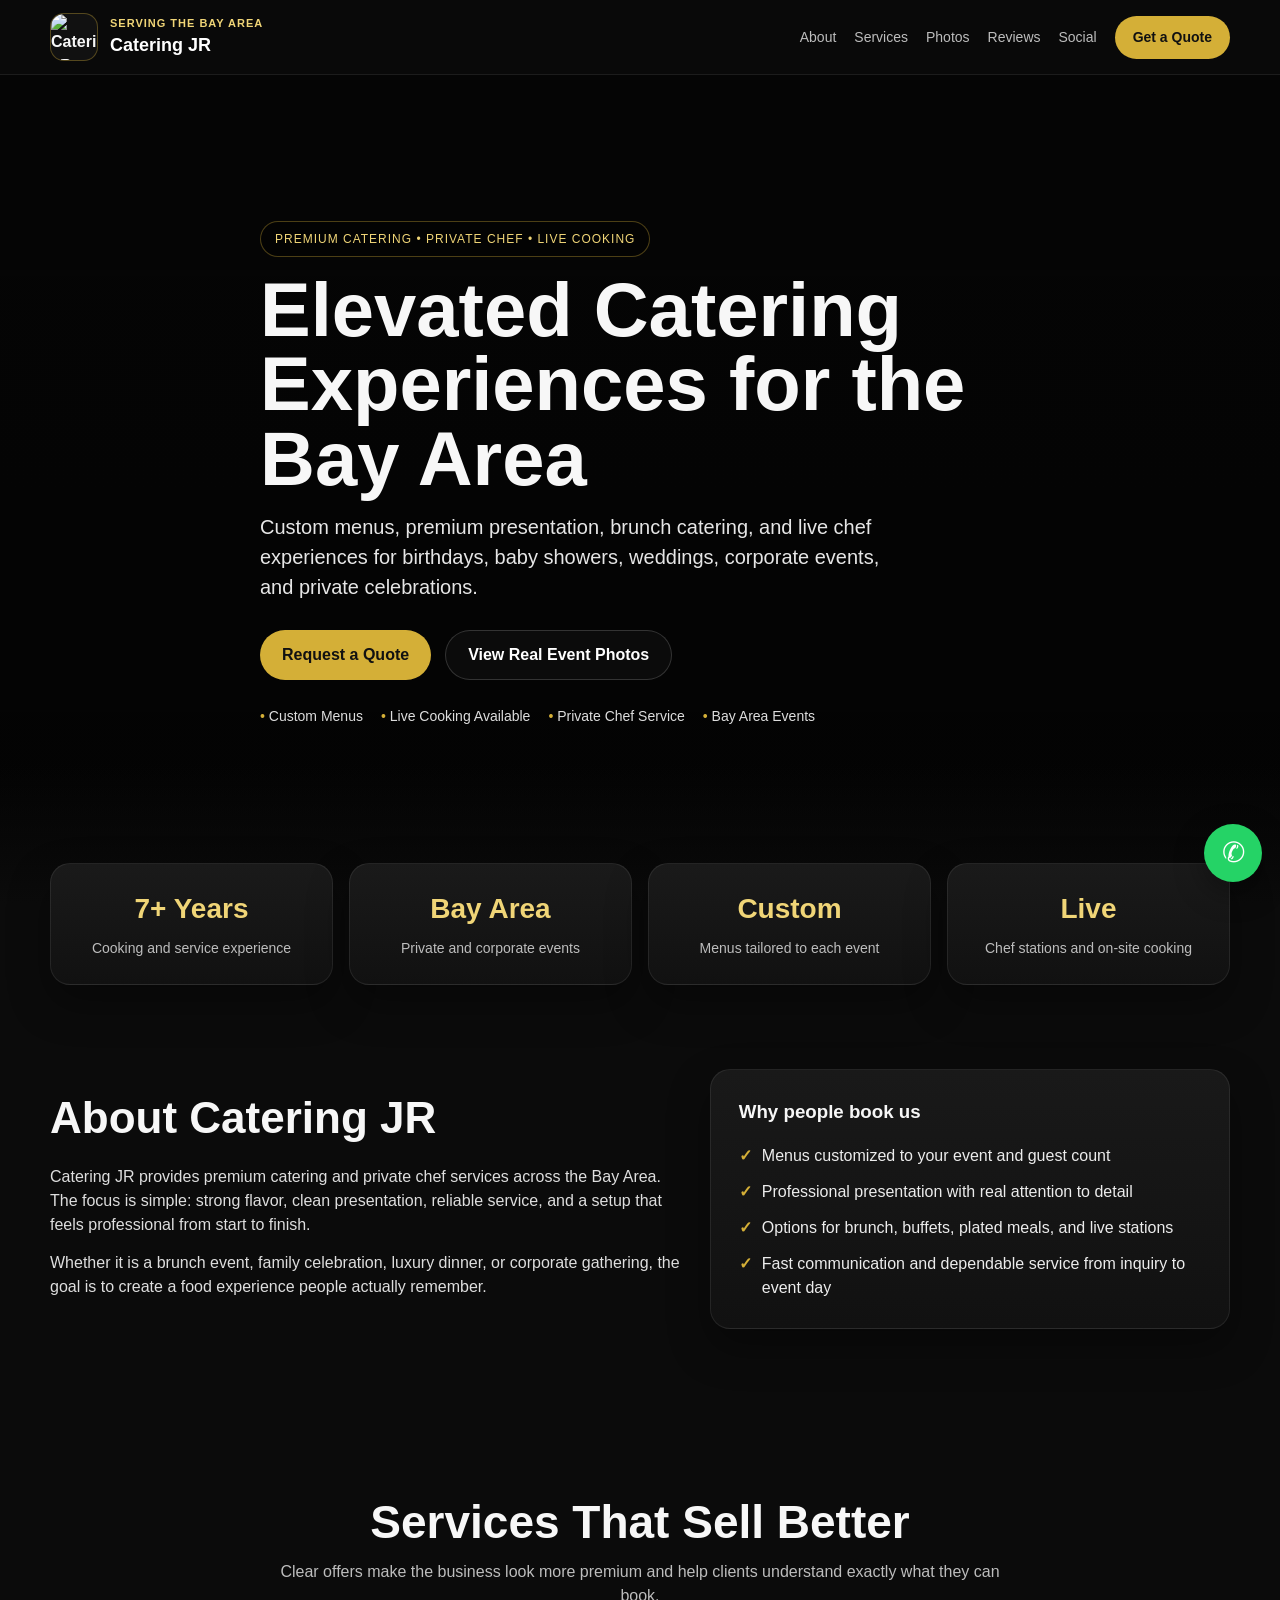
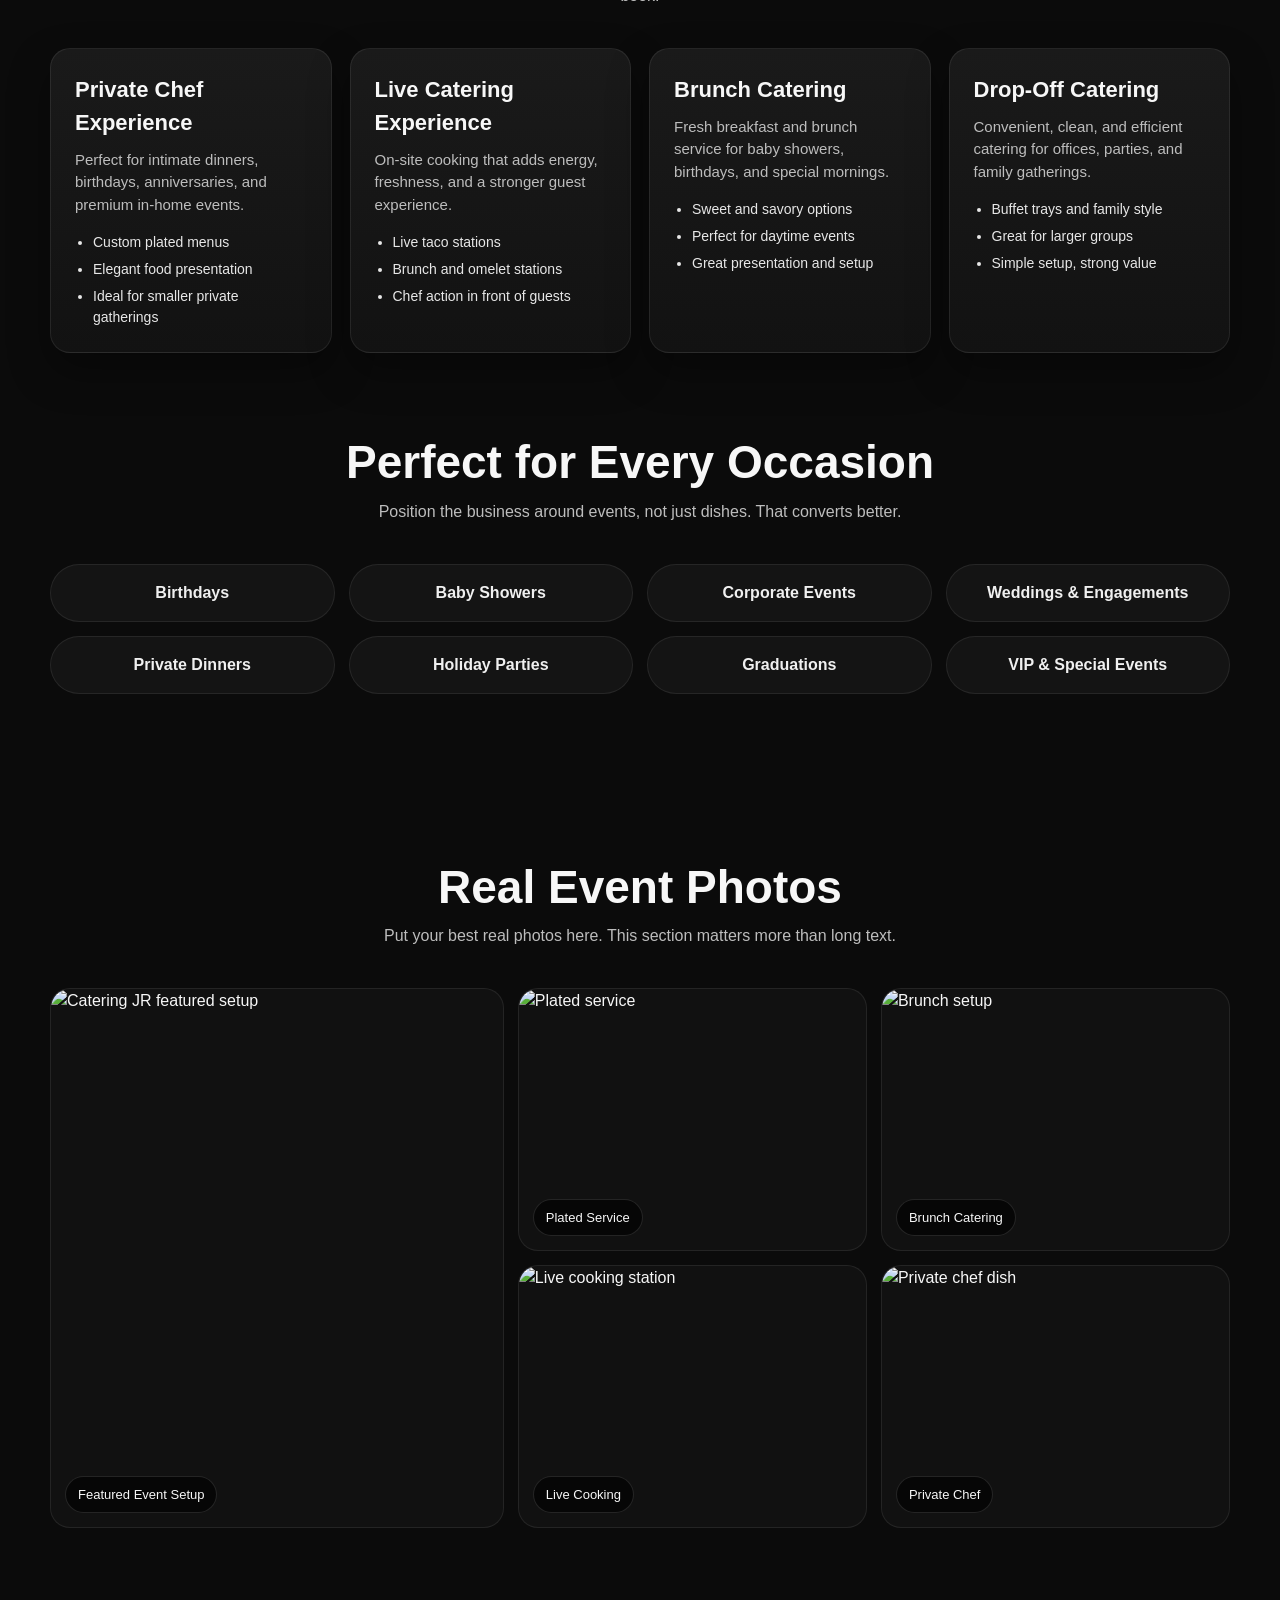
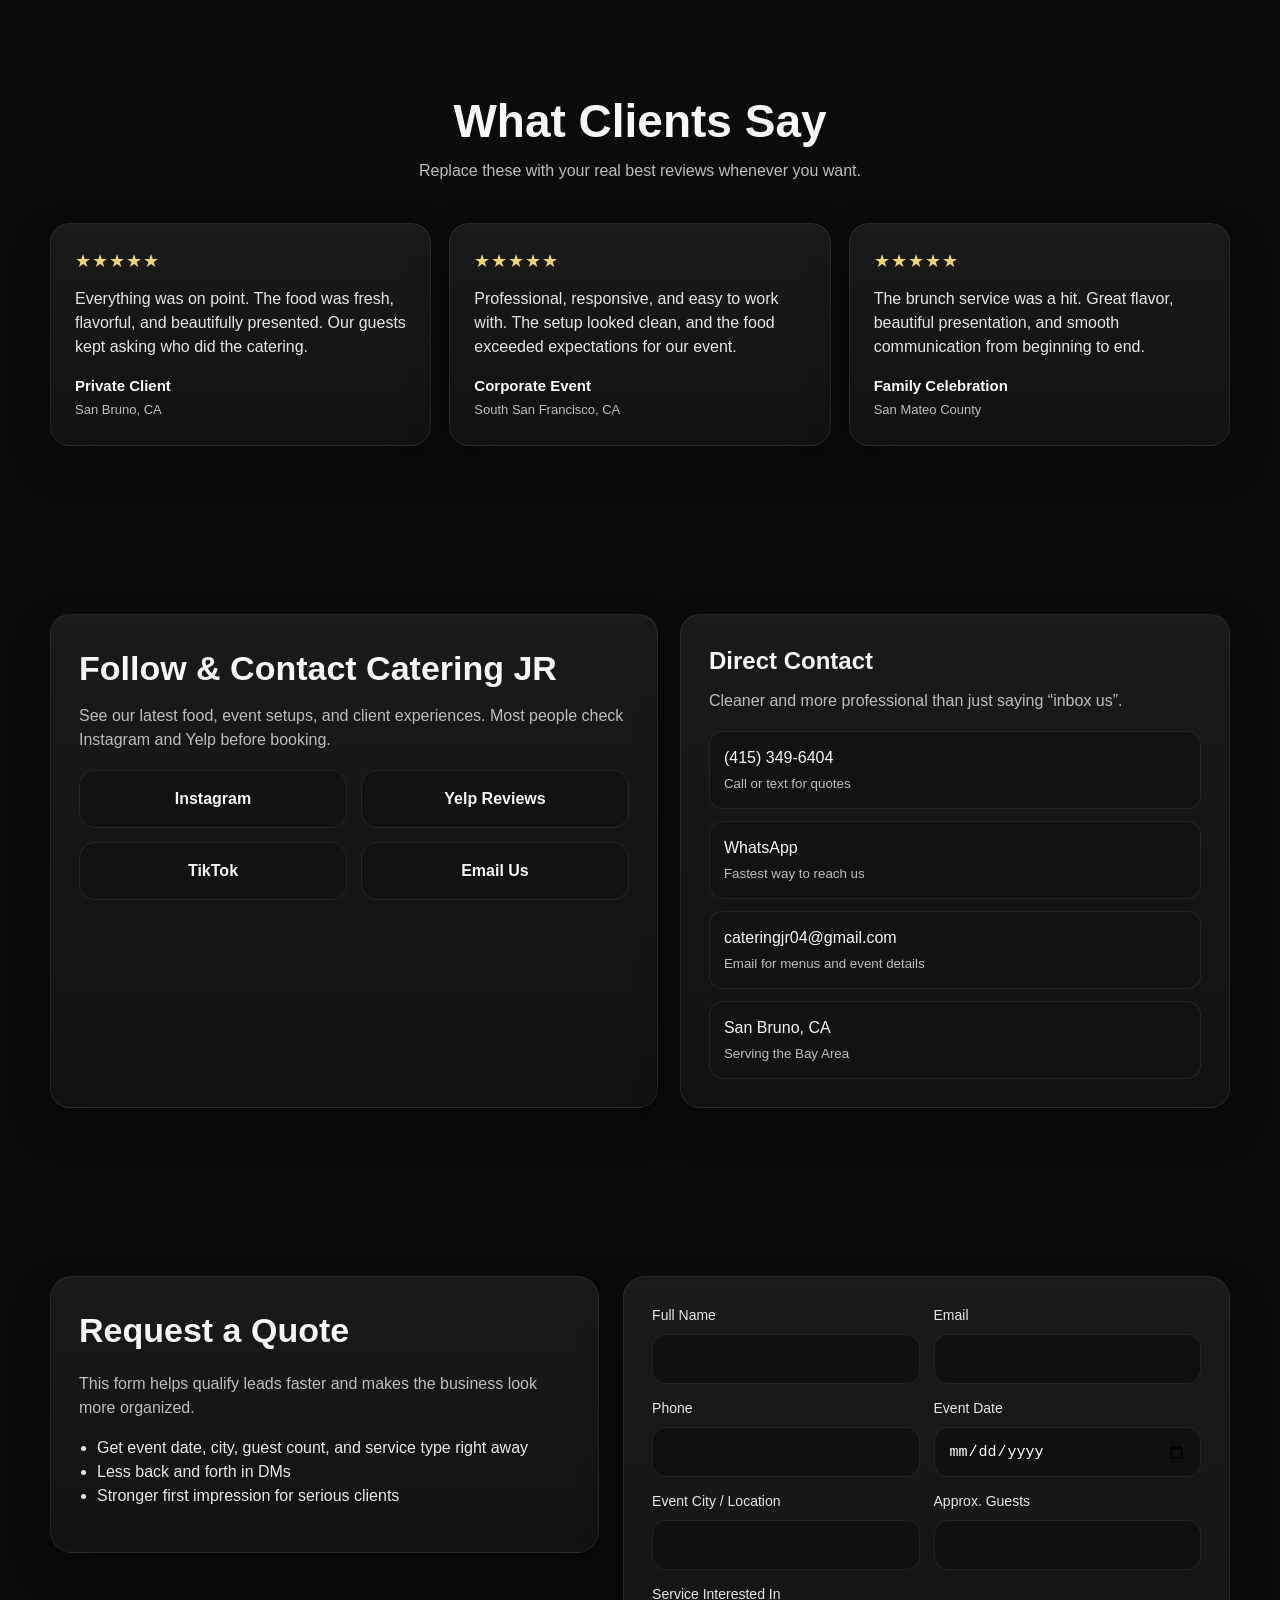
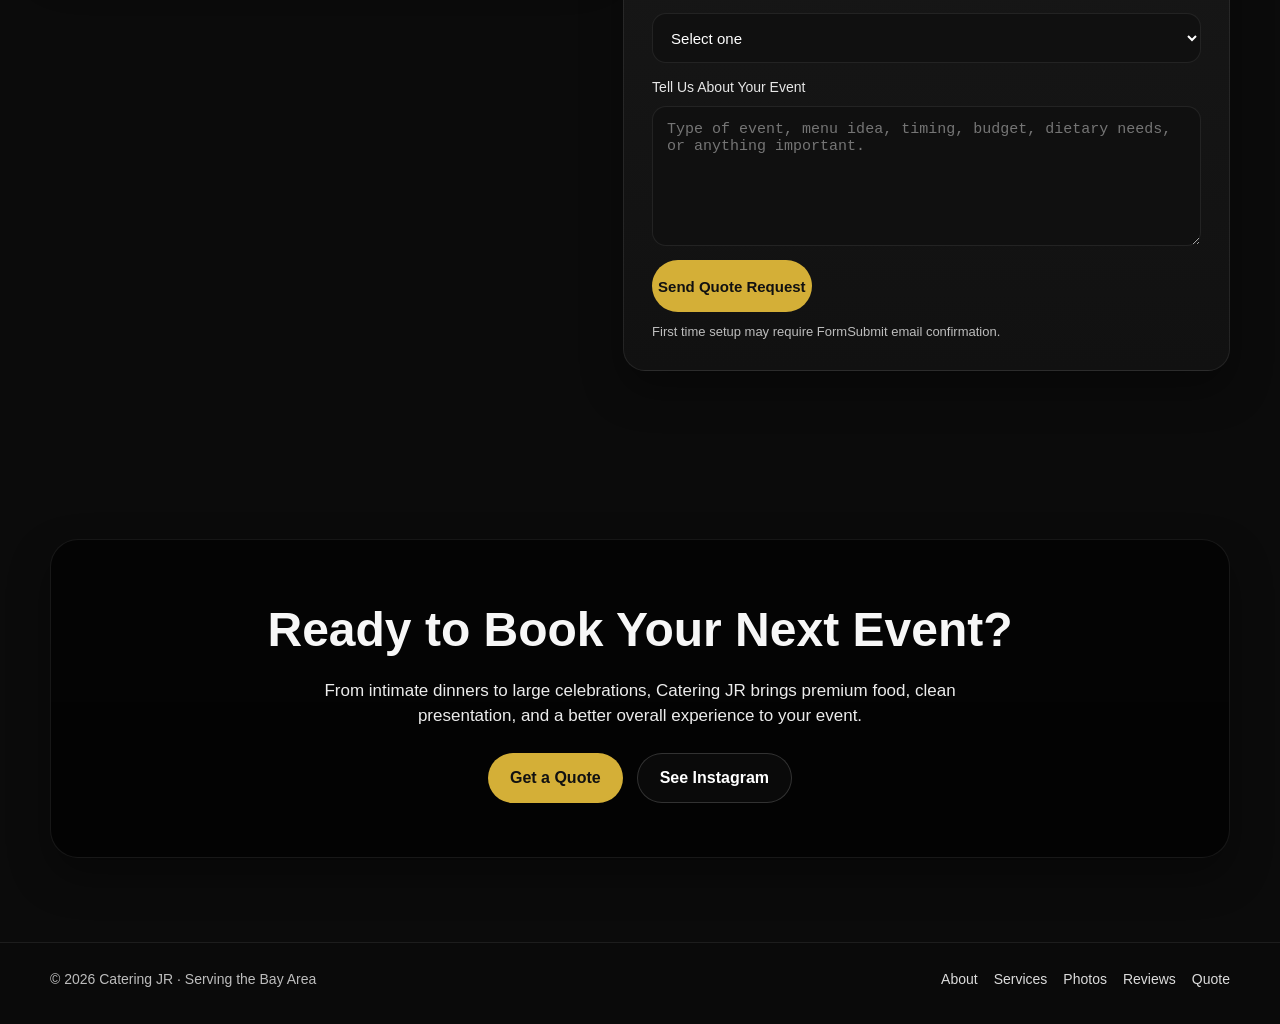
==== commit 813093c7: "Update index.html" ====
--- a/index.html
+++ b/index.html
@@ -1,209 +1,1199 @@
 <!DOCTYPE html>
 <html lang="en">
 <head>
-<meta charset="UTF-8">
-<meta name="viewport" content="width=device-width, initial-scale=1.0">
-<title>Catering JR | Bay Area Catering & Private Chef</title>
-
-<style>
-body {
-  margin: 0;
-  font-family: Arial, sans-serif;
-  background: #0b0b0b;
-  color: #fff;
-}
-
-section { padding: 60px 20px; }
-h1,h2,h3 { margin: 0; }
-
-.hero {
-  background: linear-gradient(rgba(0,0,0,.6), rgba(0,0,0,.8)), url('hero.jpg');
-  background-size: cover;
-  text-align: center;
-  padding: 120px 20px;
-}
-
-.hero h1 { font-size: 42px; margin-bottom: 10px; }
-.hero p { margin-bottom: 20px; }
-
-.btn {
-  padding: 12px 20px;
-  border-radius: 30px;
-  text-decoration: none;
-  font-weight: bold;
-}
-
-.btn-gold { background: gold; color: black; }
-.btn-dark { border: 1px solid white; color: white; }
-
-.services-grid, .gallery-grid, .reviews-grid, .social-links {
-  display: grid;
-  gap: 20px;
-}
-
-.services-grid { grid-template-columns: repeat(auto-fit,minmax(220px,1fr)); }
-
-.card {
-  background: #111;
-  padding: 20px;
-  border-radius: 10px;
-}
-
-.gallery-grid { grid-template-columns: repeat(auto-fit,minmax(200px,1fr)); }
-.gallery img { width: 100%; border-radius: 10px; }
-
-.reviews-grid { grid-template-columns: repeat(auto-fit,minmax(250px,1fr)); }
-
-.social-links { grid-template-columns: repeat(auto-fit,minmax(150px,1fr)); }
-.social-link {
-  padding: 15px;
-  background: #111;
-  text-align: center;
-  border-radius: 10px;
-}
-
-form {
-  max-width: 600px;
-  margin: auto;
-  display: flex;
-  flex-direction: column;
-  gap: 10px;
-}
-
-input, textarea, select, button {
-  padding: 12px;
-  border-radius: 5px;
-  border: none;
-}
-
-button {
-  background: gold;
-  font-weight: bold;
-}
-
-footer {
-  text-align: center;
-  padding: 20px;
-  background: #111;
-}
-</style>
+  <meta charset="UTF-8" />
+  <meta name="viewport" content="width=device-width, initial-scale=1.0" />
+  <title>Catering JR | Premium Catering & Private Chef Bay Area</title>
+  <meta name="description" content="Catering JR offers premium catering, private chef services, brunch catering, and live cooking experiences across the Bay Area." />
+  <meta name="theme-color" content="#0b0b0b" />
+
+  <style>
+    :root {
+      --bg: #0b0b0b;
+      --bg-soft: #121212;
+      --card: #171717;
+      --gold: #d4af37;
+      --gold-soft: #f0d577;
+      --text: #f7f7f7;
+      --muted: #bdbdbd;
+      --line: rgba(255,255,255,0.08);
+      --radius: 20px;
+      --shadow: 0 18px 40px rgba(0,0,0,0.35);
+      --max: 1180px;
+    }
+
+    * {
+      box-sizing: border-box;
+      scroll-behavior: smooth;
+    }
+
+    body {
+      margin: 0;
+      font-family: Arial, Helvetica, sans-serif;
+      background: var(--bg);
+      color: var(--text);
+      line-height: 1.5;
+    }
+
+    img {
+      max-width: 100%;
+      display: block;
+    }
+
+    a {
+      color: inherit;
+      text-decoration: none;
+    }
+
+    .container {
+      width: min(100% - 32px, var(--max));
+      margin: 0 auto;
+    }
+
+    .section {
+      padding: 84px 0;
+    }
+
+    .section-title {
+      margin: 0 0 12px;
+      text-align: center;
+      font-size: clamp(30px, 4vw, 46px);
+      line-height: 1.1;
+    }
+
+    .section-subtitle {
+      max-width: 760px;
+      margin: 0 auto 40px;
+      text-align: center;
+      color: var(--muted);
+      font-size: 16px;
+    }
+
+    /* NAV */
+    .nav {
+      position: sticky;
+      top: 0;
+      z-index: 1000;
+      background: rgba(10,10,10,0.88);
+      backdrop-filter: blur(10px);
+      border-bottom: 1px solid var(--line);
+    }
+
+    .nav-inner {
+      min-height: 74px;
+      display: flex;
+      align-items: center;
+      justify-content: space-between;
+      gap: 20px;
+    }
+
+    .brand {
+      display: flex;
+      align-items: center;
+      gap: 12px;
+      font-weight: bold;
+    }
+
+    .brand img {
+      width: 48px;
+      height: 48px;
+      border-radius: 14px;
+      object-fit: cover;
+      border: 1px solid rgba(212,175,55,0.35);
+      background: #111;
+    }
+
+    .brand-text small {
+      display: block;
+      color: var(--gold-soft);
+      font-size: 11px;
+      letter-spacing: 1px;
+      text-transform: uppercase;
+    }
+
+    .brand-text span {
+      display: block;
+      font-size: 18px;
+      color: white;
+    }
+
+    .nav-links {
+      display: flex;
+      align-items: center;
+      gap: 18px;
+      flex-wrap: wrap;
+    }
+
+    .nav-links a {
+      color: var(--muted);
+      font-size: 14px;
+      transition: 0.2s ease;
+    }
+
+    .nav-links a:hover {
+      color: white;
+    }
+
+    .nav-btn {
+      padding: 11px 18px;
+      border-radius: 999px;
+      background: var(--gold);
+      color: #111 !important;
+      font-weight: bold;
+    }
+
+    /* HERO */
+    .hero {
+      position: relative;
+      min-height: 92vh;
+      display: flex;
+      align-items: center;
+      background:
+        linear-gradient(rgba(0,0,0,0.55), rgba(0,0,0,0.72)),
+        url("hero.jpg") center/cover no-repeat;
+      overflow: hidden;
+    }
+
+    .hero::after {
+      content: "";
+      position: absolute;
+      inset: auto 0 0 0;
+      height: 140px;
+      background: linear-gradient(180deg, transparent, var(--bg));
+    }
+
+    .hero-content {
+      position: relative;
+      z-index: 1;
+      max-width: 760px;
+      padding: 90px 0 120px;
+    }
+
+    .eyebrow {
+      display: inline-block;
+      margin-bottom: 16px;
+      padding: 8px 14px;
+      border-radius: 999px;
+      border: 1px solid rgba(212,175,55,0.35);
+      background: rgba(0,0,0,0.28);
+      color: var(--gold-soft);
+      font-size: 12px;
+      text-transform: uppercase;
+      letter-spacing: 1px;
+    }
+
+    .hero h1 {
+      margin: 0 0 16px;
+      font-size: clamp(42px, 7vw, 76px);
+      line-height: 0.98;
+    }
+
+    .hero p {
+      margin: 0 0 28px;
+      color: #e6e6e6;
+      font-size: clamp(17px, 2vw, 20px);
+      max-width: 640px;
+    }
+
+    .hero-actions {
+      display: flex;
+      flex-wrap: wrap;
+      gap: 14px;
+      margin-bottom: 26px;
+    }
+
+    .btn {
+      display: inline-flex;
+      align-items: center;
+      justify-content: center;
+      min-height: 50px;
+      padding: 0 22px;
+      border-radius: 999px;
+      font-weight: bold;
+      transition: 0.2s ease;
+    }
+
+    .btn-gold {
+      background: var(--gold);
+      color: #111;
+    }
+
+    .btn-gold:hover {
+      transform: translateY(-2px);
+      box-shadow: 0 10px 24px rgba(212,175,55,0.18);
+    }
+
+    .btn-dark {
+      border: 1px solid rgba(255,255,255,0.16);
+      color: white;
+      background: rgba(255,255,255,0.03);
+    }
+
+    .btn-dark:hover {
+      border-color: rgba(212,175,55,0.38);
+      color: var(--gold-soft);
+    }
+
+    .hero-points {
+      display: flex;
+      flex-wrap: wrap;
+      gap: 12px 18px;
+      font-size: 14px;
+      color: #dddddd;
+    }
+
+    .hero-points span::before {
+      content: "• ";
+      color: var(--gold);
+    }
+
+    /* STATS */
+    .stats {
+      margin-top: -40px;
+      position: relative;
+      z-index: 2;
+    }
+
+    .stats-grid {
+      display: grid;
+      grid-template-columns: repeat(4, 1fr);
+      gap: 16px;
+    }
+
+    .stat {
+      background: linear-gradient(180deg, #1a1a1a, #111);
+      border: 1px solid var(--line);
+      border-radius: var(--radius);
+      padding: 24px;
+      text-align: center;
+      box-shadow: var(--shadow);
+    }
+
+    .stat strong {
+      display: block;
+      margin-bottom: 6px;
+      color: var(--gold-soft);
+      font-size: 28px;
+    }
+
+    .stat span {
+      color: var(--muted);
+      font-size: 14px;
+    }
+
+    /* ABOUT */
+    .about-grid {
+      display: grid;
+      grid-template-columns: 1.1fr 0.9fr;
+      gap: 24px;
+      align-items: center;
+    }
+
+    .about-box {
+      background: linear-gradient(180deg, #191919, #111);
+      border: 1px solid var(--line);
+      border-radius: var(--radius);
+      padding: 28px;
+      box-shadow: var(--shadow);
+    }
+
+    .about-text {
+      color: #dedede;
+      font-size: 16px;
+      margin: 0 0 14px;
+    }
+
+    .about-list {
+      display: grid;
+      gap: 12px;
+      margin-top: 18px;
+    }
+
+    .about-list div {
+      display: flex;
+      gap: 10px;
+      align-items: flex-start;
+      color: #ececec;
+    }
+
+    .about-list div::before {
+      content: "✓";
+      color: var(--gold);
+      font-weight: bold;
+    }
+
+    /* SERVICES */
+    .services-grid {
+      display: grid;
+      grid-template-columns: repeat(4, 1fr);
+      gap: 18px;
+    }
+
+    .service-card {
+      background: linear-gradient(180deg, #1a1a1a, #121212);
+      border: 1px solid var(--line);
+      border-radius: var(--radius);
+      padding: 24px;
+      box-shadow: var(--shadow);
+      transition: 0.2s ease;
+    }
+
+    .service-card:hover {
+      transform: translateY(-6px);
+      border-color: rgba(212,175,55,0.34);
+    }
+
+    .service-card h3 {
+      margin: 0 0 10px;
+      font-size: 22px;
+    }
+
+    .service-card p {
+      margin: 0 0 16px;
+      color: var(--muted);
+      font-size: 15px;
+    }
+
+    .service-card ul {
+      margin: 0;
+      padding-left: 18px;
+      color: #e7e7e7;
+      font-size: 14px;
+    }
+
+    .service-card li + li {
+      margin-top: 6px;
+    }
+
+    /* EVENTS */
+    .event-grid {
+      display: grid;
+      grid-template-columns: repeat(4, 1fr);
+      gap: 14px;
+    }
+
+    .event-pill {
+      background: #141414;
+      border: 1px solid var(--line);
+      border-radius: 999px;
+      padding: 16px 18px;
+      text-align: center;
+      font-weight: 600;
+      color: #f0f0f0;
+    }
+
+    /* GALLERY */
+    .gallery-grid {
+      display: grid;
+      grid-template-columns: 1.3fr 1fr 1fr;
+      gap: 14px;
+    }
+
+    .gallery-item {
+      position: relative;
+      overflow: hidden;
+      border-radius: 20px;
+      border: 1px solid var(--line);
+      background: #111;
+      min-height: 260px;
+    }
+
+    .gallery-item.large {
+      grid-row: span 2;
+      min-height: 540px;
+    }
+
+    .gallery-item img {
+      width: 100%;
+      height: 100%;
+      object-fit: cover;
+      transition: transform 0.4s ease;
+    }
+
+    .gallery-item:hover img {
+      transform: scale(1.04);
+    }
+
+    .gallery-label {
+      position: absolute;
+      left: 14px;
+      bottom: 14px;
+      background: rgba(0,0,0,0.62);
+      border: 1px solid rgba(255,255,255,0.12);
+      border-radius: 999px;
+      padding: 8px 12px;
+      font-size: 13px;
+    }
+
+    /* REVIEWS */
+    .reviews-grid {
+      display: grid;
+      grid-template-columns: repeat(3, 1fr);
+      gap: 18px;
+    }
+
+    .review-card {
+      background: linear-gradient(180deg, #1a1a1a, #111);
+      border: 1px solid var(--line);
+      border-radius: var(--radius);
+      padding: 24px;
+      box-shadow: var(--shadow);
+    }
+
+    .stars {
+      color: var(--gold-soft);
+      margin-bottom: 12px;
+      font-size: 18px;
+      letter-spacing: 1px;
+    }
+
+    .review-card p {
+      margin: 0 0 16px;
+      color: #e6e6e6;
+    }
+
+    .review-card strong {
+      display: block;
+      font-size: 15px;
+      color: white;
+    }
+
+    .review-card span {
+      color: var(--muted);
+      font-size: 13px;
+    }
+
+    /* SOCIAL */
+    .social-grid {
+      display: grid;
+      grid-template-columns: 1.05fr 0.95fr;
+      gap: 22px;
+    }
+
+    .social-card,
+    .contact-card {
+      background: linear-gradient(180deg, #1a1a1a, #111);
+      border: 1px solid var(--line);
+      border-radius: var(--radius);
+      padding: 28px;
+      box-shadow: var(--shadow);
+    }
+
+    .social-card p,
+    .contact-card p {
+      color: var(--muted);
+      margin-top: 0;
+    }
+
+    .social-links {
+      display: grid;
+      grid-template-columns: repeat(2, 1fr);
+      gap: 14px;
+      margin-top: 18px;
+    }
+
+    .social-link {
+      min-height: 58px;
+      display: flex;
+      align-items: center;
+      justify-content: center;
+      border-radius: 16px;
+      background: #121212;
+      border: 1px solid rgba(255,255,255,0.08);
+      font-weight: bold;
+      transition: 0.2s ease;
+    }
+
+    .social-link:hover {
+      transform: translateY(-2px);
+      border-color: rgba(212,175,55,0.32);
+      color: var(--gold-soft);
+    }
+
+    .contact-list {
+      display: grid;
+      gap: 12px;
+      margin-top: 18px;
+    }
+
+    .contact-item {
+      display: block;
+      padding: 14px;
+      border-radius: 14px;
+      background: #121212;
+      border: 1px solid rgba(255,255,255,0.08);
+    }
+
+    .contact-item small {
+      display: block;
+      margin-top: 4px;
+      color: var(--muted);
+    }
+
+    /* FORM */
+    .quote-grid {
+      display: grid;
+      grid-template-columns: 0.95fr 1.05fr;
+      gap: 24px;
+      align-items: start;
+    }
+
+    .quote-info,
+    .quote-form {
+      background: linear-gradient(180deg, #1a1a1a, #111);
+      border: 1px solid var(--line);
+      border-radius: 22px;
+      padding: 28px;
+      box-shadow: var(--shadow);
+    }
+
+    .quote-info p {
+      color: var(--muted);
+    }
+
+    .quote-info ul {
+      padding-left: 18px;
+      color: #e8e8e8;
+    }
+
+    .quote-form form {
+      display: grid;
+      grid-template-columns: repeat(2, 1fr);
+      gap: 14px;
+    }
+
+    .full {
+      grid-column: 1 / -1;
+    }
+
+    .field {
+      display: flex;
+      flex-direction: column;
+      gap: 8px;
+    }
+
+    .field label {
+      color: #e7e7e7;
+      font-size: 14px;
+    }
+
+    .field input,
+    .field select,
+    .field textarea {
+      width: 100%;
+      min-height: 50px;
+      padding: 14px;
+      border-radius: 14px;
+      border: 1px solid rgba(255,255,255,0.08);
+      background: #101010;
+      color: white;
+      outline: none;
+      font-size: 15px;
+    }
+
+    .field textarea {
+      min-height: 140px;
+      resize: vertical;
+    }
+
+    .field input:focus,
+    .field select:focus,
+    .field textarea:focus {
+      border-color: rgba(212,175,55,0.45);
+      box-shadow: 0 0 0 3px rgba(212,175,55,0.08);
+    }
+
+    .submit-btn {
+      min-height: 52px;
+      border: none;
+      border-radius: 999px;
+      background: var(--gold);
+      color: #111;
+      font-weight: bold;
+      font-size: 15px;
+      cursor: pointer;
+    }
+
+    .submit-note {
+      margin-top: 10px;
+      color: var(--muted);
+      font-size: 13px;
+    }
+
+    /* CTA */
+    .cta-box {
+      background:
+        linear-gradient(rgba(0,0,0,0.55), rgba(0,0,0,0.72)),
+        url("photo6.jpg") center/cover no-repeat;
+      border: 1px solid var(--line);
+      border-radius: 28px;
+      padding: 54px 28px;
+      text-align: center;
+      box-shadow: var(--shadow);
+    }
+
+    .cta-box h2 {
+      margin: 0 0 12px;
+      font-size: clamp(30px, 4vw, 48px);
+    }
+
+    .cta-box p {
+      max-width: 700px;
+      margin: 0 auto 24px;
+      color: #ececec;
+      font-size: 17px;
+    }
+
+    .cta-actions {
+      display: flex;
+      justify-content: center;
+      gap: 14px;
+      flex-wrap: wrap;
+    }
+
+    /* FOOTER */
+    .footer {
+      background: #0a0a0a;
+      border-top: 1px solid var(--line);
+      padding: 26px 0 34px;
+    }
+
+    .footer-inner {
+      display: flex;
+      align-items: center;
+      justify-content: space-between;
+      gap: 16px;
+      flex-wrap: wrap;
+    }
+
+    .footer p {
+      margin: 0;
+      color: var(--muted);
+      font-size: 14px;
+    }
+
+    .footer-links {
+      display: flex;
+      flex-wrap: wrap;
+      gap: 16px;
+    }
+
+    .footer-links a {
+      color: #dcdcdc;
+      font-size: 14px;
+    }
+
+    .footer-links a:hover {
+      color: var(--gold-soft);
+    }
+
+    /* WHATSAPP FLOAT */
+    .whatsapp-float {
+      position: fixed;
+      right: 18px;
+      bottom: 18px;
+      z-index: 999;
+      width: 58px;
+      height: 58px;
+      border-radius: 50%;
+      display: grid;
+      place-items: center;
+      background: #25D366;
+      color: white;
+      font-size: 28px;
+      box-shadow: 0 10px 30px rgba(0,0,0,0.35);
+    }
+
+    .whatsapp-float:hover {
+      transform: translateY(-2px);
+    }
+
+    /* RESPONSIVE */
+    @media (max-width: 1080px) {
+      .stats-grid,
+      .services-grid,
+      .event-grid,
+      .reviews-grid {
+        grid-template-columns: repeat(2, 1fr);
+      }
+
+      .about-grid,
+      .social-grid,
+      .quote-grid {
+        grid-template-columns: 1fr;
+      }
+
+      .gallery-grid {
+        grid-template-columns: 1fr 1fr;
+      }
+
+      .gallery-item.large {
+        grid-row: span 1;
+        min-height: 320px;
+      }
+    }
+
+    @media (max-width: 720px) {
+      .nav-inner {
+        flex-direction: column;
+        align-items: flex-start;
+        padding: 12px 0;
+      }
+
+      .hero {
+        min-height: auto;
+      }
+
+      .hero-content {
+        padding: 78px 0 100px;
+      }
+
+      .hero-actions,
+      .cta-actions {
+        flex-direction: column;
+      }
+
+      .btn {
+        width: 100%;
+      }
+
+      .stats-grid,
+      .services-grid,
+      .event-grid,
+      .reviews-grid,
+      .gallery-grid,
+      .social-links,
+      .quote-form form {
+        grid-template-columns: 1fr;
+      }
+
+      .section {
+        padding: 68px 0;
+      }
+
+      .gallery-item,
+      .gallery-item.large {
+        min-height: 240px;
+      }
+    }
+  </style>
 </head>
-
 <body>
 
-<!-- HERO -->
-<section class="hero">
-<h1>Elevated Catering Experience</h1>
-<p>Private Chef • Live Cooking • Premium Events</p>
-<a href="#quote" class="btn btn-gold">Get a Quote</a>
-<a href="#gallery" class="btn btn-dark">View Photos</a>
-</section>
-
-<!-- SERVICES -->
-<section id="services">
-<h2>Our Services</h2>
-
-<div class="services-grid">
-<div class="card">
-<h3>Private Chef</h3>
-<p>Custom plated meals for private events.</p>
-</div>
-
-<div class="card">
-<h3>Live Catering</h3>
-<p>On-site cooking for a premium experience.</p>
-</div>
-
-<div class="card">
-<h3>Brunch Catering</h3>
-<p>Perfect for mornings and celebrations.</p>
-</div>
-
-<div class="card">
-<h3>Drop-Off</h3>
-<p>Simple and efficient catering trays.</p>
-</div>
-</div>
-</section>
-
-<!-- GALLERY -->
-<section id="gallery">
-<h2>Real Event Photos</h2>
-
-<div class="gallery-grid">
-<img src="photo1.jpg">
-<img src="photo2.jpg">
-<img src="photo3.jpg">
-<img src="photo4.jpg">
-</div>
-</section>
-
-<!-- REVIEWS -->
-<section>
-<h2>Client Reviews</h2>
-
-<div class="reviews-grid">
-<div class="card">
-★★★★★<br>
-Amazing food and presentation.
-</div>
-
-<div class="card">
-★★★★★<br>
-Super professional service.
-</div>
-
-<div class="card">
-★★★★★<br>
-Everyone loved the food.
-</div>
-</div>
-</section>
-
-<!-- SOCIAL -->
-<section>
-<h2>Follow Us</h2>
-
-<div class="social-links">
-<a class="social-link" href="https://www.instagram.com/catering_jr04?igsh=NTc4MTIwNjQ2YQ%3D%3D&utm_source=qr" target="_blank">Instagram</a>
-<a class="social-link" href="https://www.yelp.com/biz/catering-jr-san-bruno?utm_source=ishare" target="_blank">Yelp</a>
-<a class="social-link" href="https://www.tiktok.com/@catering_jr1?_r=1&_t=ZT-94oK4U94W7i" target="_blank">TikTok</a>
-<a class="social-link" href="mailto:cateringjr04@gmail.com">Email</a>
-</div>
-</section>
-
-<!-- FORM -->
-<section id="quote">
-<h2>Request a Quote</h2>
-
-<form action="https://formsubmit.co/cateringjr04@gmail.com" method="POST">
-<input type="hidden" name="_subject" value="New Catering JR Lead">
-
-<input type="text" name="Name" placeholder="Name" required>
-<input type="email" name="Email" placeholder="Email" required>
-<input type="tel" name="Phone" placeholder="Phone">
-<input type="date" name="Date">
-<input type="text" name="Location" placeholder="Event Location">
-<input type="number" name="Guests" placeholder="Guests">
-
-<select name="Service">
-<option>Service Needed</option>
-<option>Private Chef</option>
-<option>Live Catering</option>
-<option>Brunch</option>
-<option>Drop-Off</option>
-</select>
-
-<textarea name="Message" placeholder="Event details"></textarea>
-
-<button type="submit">Send Request</button>
-</form>
-</section>
-
-<!-- FOOTER -->
-<footer>
-Catering JR • Serving the Bay Area
-</footer>
+  <!-- NAV -->
+  <header class="nav">
+    <div class="container nav-inner">
+      <a href="#top" class="brand">
+        <img src="logo.png" alt="Catering JR logo">
+        <div class="brand-text">
+          <small>Serving the Bay Area</small>
+          <span>Catering JR</span>
+        </div>
+      </a>
+
+      <nav class="nav-links">
+        <a href="#about">About</a>
+        <a href="#services">Services</a>
+        <a href="#gallery">Photos</a>
+        <a href="#reviews">Reviews</a>
+        <a href="#social">Social</a>
+        <a href="#quote" class="nav-btn">Get a Quote</a>
+      </nav>
+    </div>
+  </header>
+
+  <!-- HERO -->
+  <section class="hero" id="top">
+    <div class="container hero-content">
+      <span class="eyebrow">Premium Catering • Private Chef • Live Cooking</span>
+      <h1>Elevated Catering Experiences for the Bay Area</h1>
+      <p>
+        Custom menus, premium presentation, brunch catering, and live chef experiences
+        for birthdays, baby showers, weddings, corporate events, and private celebrations.
+      </p>
+
+      <div class="hero-actions">
+        <a href="#quote" class="btn btn-gold">Request a Quote</a>
+        <a href="#gallery" class="btn btn-dark">View Real Event Photos</a>
+      </div>
+
+      <div class="hero-points">
+        <span>Custom Menus</span>
+        <span>Live Cooking Available</span>
+        <span>Private Chef Service</span>
+        <span>Bay Area Events</span>
+      </div>
+    </div>
+  </section>
+
+  <!-- STATS -->
+  <section class="stats">
+    <div class="container">
+      <div class="stats-grid">
+        <div class="stat">
+          <strong>7+ Years</strong>
+          <span>Cooking and service experience</span>
+        </div>
+        <div class="stat">
+          <strong>Bay Area</strong>
+          <span>Private and corporate events</span>
+        </div>
+        <div class="stat">
+          <strong>Custom</strong>
+          <span>Menus tailored to each event</span>
+        </div>
+        <div class="stat">
+          <strong>Live</strong>
+          <span>Chef stations and on-site cooking</span>
+        </div>
+      </div>
+    </div>
+  </section>
+
+  <!-- ABOUT -->
+  <section class="section" id="about">
+    <div class="container about-grid">
+      <div>
+        <h2 style="margin:0 0 14px; font-size: clamp(30px,4vw,44px);">About Catering JR</h2>
+        <p class="about-text">
+          Catering JR provides premium catering and private chef services across the Bay Area.
+          The focus is simple: strong flavor, clean presentation, reliable service, and a setup that feels professional from start to finish.
+        </p>
+        <p class="about-text">
+          Whether it is a brunch event, family celebration, luxury dinner, or corporate gathering,
+          the goal is to create a food experience people actually remember.
+        </p>
+      </div>
+
+      <div class="about-box">
+        <h3 style="margin:0 0 8px;">Why people book us</h3>
+        <div class="about-list">
+          <div>Menus customized to your event and guest count</div>
+          <div>Professional presentation with real attention to detail</div>
+          <div>Options for brunch, buffets, plated meals, and live stations</div>
+          <div>Fast communication and dependable service from inquiry to event day</div>
+        </div>
+      </div>
+    </div>
+  </section>
+
+  <!-- SERVICES -->
+  <section class="section" id="services">
+    <div class="container">
+      <h2 class="section-title">Services That Sell Better</h2>
+      <p class="section-subtitle">
+        Clear offers make the business look more premium and help clients understand exactly what they can book.
+      </p>
+
+      <div class="services-grid">
+        <article class="service-card">
+          <h3>Private Chef Experience</h3>
+          <p>Perfect for intimate dinners, birthdays, anniversaries, and premium in-home events.</p>
+          <ul>
+            <li>Custom plated menus</li>
+            <li>Elegant food presentation</li>
+            <li>Ideal for smaller private gatherings</li>
+          </ul>
+        </article>
+
+        <article class="service-card">
+          <h3>Live Catering Experience</h3>
+          <p>On-site cooking that adds energy, freshness, and a stronger guest experience.</p>
+          <ul>
+            <li>Live taco stations</li>
+            <li>Brunch and omelet stations</li>
+            <li>Chef action in front of guests</li>
+          </ul>
+        </article>
+
+        <article class="service-card">
+          <h3>Brunch Catering</h3>
+          <p>Fresh breakfast and brunch service for baby showers, birthdays, and special mornings.</p>
+          <ul>
+            <li>Sweet and savory options</li>
+            <li>Perfect for daytime events</li>
+            <li>Great presentation and setup</li>
+          </ul>
+        </article>
+
+        <article class="service-card">
+          <h3>Drop-Off Catering</h3>
+          <p>Convenient, clean, and efficient catering for offices, parties, and family gatherings.</p>
+          <ul>
+            <li>Buffet trays and family style</li>
+            <li>Great for larger groups</li>
+            <li>Simple setup, strong value</li>
+          </ul>
+        </article>
+      </div>
+    </div>
+  </section>
+
+  <!-- EVENTS -->
+  <section class="section" style="padding-top: 0;">
+    <div class="container">
+      <h2 class="section-title">Perfect for Every Occasion</h2>
+      <p class="section-subtitle">
+        Position the business around events, not just dishes. That converts better.
+      </p>
+
+      <div class="event-grid">
+        <div class="event-pill">Birthdays</div>
+        <div class="event-pill">Baby Showers</div>
+        <div class="event-pill">Corporate Events</div>
+        <div class="event-pill">Weddings & Engagements</div>
+        <div class="event-pill">Private Dinners</div>
+        <div class="event-pill">Holiday Parties</div>
+        <div class="event-pill">Graduations</div>
+        <div class="event-pill">VIP & Special Events</div>
+      </div>
+    </div>
+  </section>
+
+  <!-- GALLERY -->
+  <section class="section" id="gallery">
+    <div class="container">
+      <h2 class="section-title">Real Event Photos</h2>
+      <p class="section-subtitle">
+        Put your best real photos here. This section matters more than long text.
+      </p>
+
+      <div class="gallery-grid">
+        <div class="gallery-item large">
+          <img src="photo1.jpg" alt="Catering JR featured setup">
+          <span class="gallery-label">Featured Event Setup</span>
+        </div>
+
+        <div class="gallery-item">
+          <img src="photo2.jpg" alt="Plated service">
+          <span class="gallery-label">Plated Service</span>
+        </div>
+
+        <div class="gallery-item">
+          <img src="photo3.jpg" alt="Brunch setup">
+          <span class="gallery-label">Brunch Catering</span>
+        </div>
+
+        <div class="gallery-item">
+          <img src="photo4.jpg" alt="Live cooking station">
+          <span class="gallery-label">Live Cooking</span>
+        </div>
+
+        <div class="gallery-item">
+          <img src="photo5.jpg" alt="Private chef dish">
+          <span class="gallery-label">Private Chef</span>
+        </div>
+      </div>
+    </div>
+  </section>
+
+  <!-- REVIEWS -->
+  <section class="section" id="reviews">
+    <div class="container">
+      <h2 class="section-title">What Clients Say</h2>
+      <p class="section-subtitle">
+        Replace these with your real best reviews whenever you want.
+      </p>
+
+      <div class="reviews-grid">
+        <article class="review-card">
+          <div class="stars">★★★★★</div>
+          <p>
+            Everything was on point. The food was fresh, flavorful, and beautifully presented.
+            Our guests kept asking who did the catering.
+          </p>
+          <strong>Private Client</strong>
+          <span>San Bruno, CA</span>
+        </article>
+
+        <article class="review-card">
+          <div class="stars">★★★★★</div>
+          <p>
+            Professional, responsive, and easy to work with. The setup looked clean,
+            and the food exceeded expectations for our event.
+          </p>
+          <strong>Corporate Event</strong>
+          <span>South San Francisco, CA</span>
+        </article>
+
+        <article class="review-card">
+          <div class="stars">★★★★★</div>
+          <p>
+            The brunch service was a hit. Great flavor, beautiful presentation,
+            and smooth communication from beginning to end.
+          </p>
+          <strong>Family Celebration</strong>
+          <span>San Mateo County</span>
+        </article>
+      </div>
+    </div>
+  </section>
+
+  <!-- SOCIAL -->
+  <section class="section" id="social">
+    <div class="container social-grid">
+      <div class="social-card">
+        <h2 style="margin:0 0 10px; font-size:34px;">Follow & Contact Catering JR</h2>
+        <p>
+          See our latest food, event setups, and client experiences. Most people check
+          Instagram and Yelp before booking.
+        </p>
+
+        <div class="social-links">
+          <a class="social-link" href="https://www.instagram.com/catering_jr04?igsh=NTc4MTIwNjQ2YQ%3D%3D&utm_source=qr" target="_blank">Instagram</a>
+          <a class="social-link" href="https://www.yelp.com/biz/catering-jr-san-bruno?utm_source=ishare" target="_blank">Yelp Reviews</a>
+          <a class="social-link" href="https://www.tiktok.com/@catering_jr1?_r=1&_t=ZT-94oK4U94W7i" target="_blank">TikTok</a>
+          <a class="social-link" href="mailto:cateringjr04@gmail.com">Email Us</a>
+        </div>
+      </div>
+
+      <div class="contact-card">
+        <h3 style="margin:0 0 10px; font-size:24px;">Direct Contact</h3>
+        <p>
+          Cleaner and more professional than just saying “inbox us”.
+        </p>
+
+        <div class="contact-list">
+          <a class="contact-item" href="tel:+14153496404">
+            (415) 349-6404
+            <small>Call or text for quotes</small>
+          </a>
+
+          <a class="contact-item" href="https://wa.me/14153496404" target="_blank">
+            WhatsApp
+            <small>Fastest way to reach us</small>
+          </a>
+
+          <a class="contact-item" href="mailto:cateringjr04@gmail.com">
+            cateringjr04@gmail.com
+            <small>Email for menus and event details</small>
+          </a>
+
+          <div class="contact-item">
+            San Bruno, CA
+            <small>Serving the Bay Area</small>
+          </div>
+        </div>
+      </div>
+    </div>
+  </section>
+
+  <!-- QUOTE -->
+  <section class="section" id="quote">
+    <div class="container quote-grid">
+      <div class="quote-info">
+        <h2 style="margin:0 0 12px; font-size:34px;">Request a Quote</h2>
+        <p>
+          This form helps qualify leads faster and makes the business look more organized.
+        </p>
+        <ul>
+          <li>Get event date, city, guest count, and service type right away</li>
+          <li>Less back and forth in DMs</li>
+          <li>Stronger first impression for serious clients</li>
+        </ul>
+      </div>
+
+      <div class="quote-form">
+        <form action="https://formsubmit.co/cateringjr04@gmail.com" method="POST">
+          <input type="hidden" name="_subject" value="New Catering JR Quote Request">
+          <input type="hidden" name="_captcha" value="true">
+          <input type="hidden" name="_template" value="table">
+          <input type="hidden" name="_next" value="https://www.cateringjr.com/thank-you.html">
+          <input type="hidden" name="_autoresponse" value="Thank you for contacting Catering JR. We received your quote request and will get back to you as soon as possible.">
+
+          <div class="field">
+            <label for="name">Full Name</label>
+            <input id="name" name="Name" type="text" required>
+          </div>
+
+          <div class="field">
+            <label for="email">Email</label>
+            <input id="email" name="Email" type="email" required>
+          </div>
+
+          <div class="field">
+            <label for="phone">Phone</label>
+            <input id="phone" name="Phone" type="tel">
+          </div>
+
+          <div class="field">
+            <label for="date">Event Date</label>
+            <input id="date" name="Event Date" type="date">
+          </div>
+
+          <div class="field">
+            <label for="city">Event City / Location</label>
+            <input id="city" name="Event City / Location" type="text">
+          </div>
+
+          <div class="field">
+            <label for="guests">Approx. Guests</label>
+            <input id="guests" name="Approx. Guests" type="number" min="1">
+          </div>
+
+          <div class="field full">
+            <label for="service">Service Interested In</label>
+            <select id="service" name="Service Interested In">
+              <option value="">Select one</option>
+              <option>Private Chef Experience</option>
+              <option>Live Catering Experience</option>
+              <option>Brunch Catering</option>
+              <option>Drop-Off Catering</option>
+              <option>Custom Menu</option>
+            </select>
+          </div>
+
+          <div class="field full">
+            <label for="message">Tell Us About Your Event</label>
+            <textarea id="message" name="Event Details" placeholder="Type of event, menu idea, timing, budget, dietary needs, or anything important."></textarea>
+          </div>
+
+          <div class="full">
+            <button class="submit-btn" type="submit">Send Quote Request</button>
+            <div class="submit-note">
+              First time setup may require FormSubmit email confirmation.
+            </div>
+          </div>
+        </form>
+      </div>
+    </div>
+  </section>
+
+  <!-- CTA -->
+  <section class="section">
+    <div class="container">
+      <div class="cta-box">
+        <h2>Ready to Book Your Next Event?</h2>
+        <p>
+          From intimate dinners to large celebrations, Catering JR brings premium food,
+          clean presentation, and a better overall experience to your event.
+        </p>
+
+        <div class="cta-actions">
+          <a href="#quote" class="btn btn-gold">Get a Quote</a>
+          <a href="https://www.instagram.com/catering_jr04?igsh=NTc4MTIwNjQ2YQ%3D%3D&utm_source=qr" target="_blank" class="btn btn-dark">See Instagram</a>
+        </div>
+      </div>
+    </div>
+  </section>
+
+  <!-- FOOTER -->
+  <footer class="footer">
+    <div class="container footer-inner">
+      <p>© 2026 Catering JR · Serving the Bay Area</p>
+
+      <div class="footer-links">
+        <a href="#about">About</a>
+        <a href="#services">Services</a>
+        <a href="#gallery">Photos</a>
+        <a href="#reviews">Reviews</a>
+        <a href="#quote">Quote</a>
+      </div>
+    </div>
+  </footer>
+
+  <!-- WHATSAPP FLOAT -->
+  <a class="whatsapp-float" href="https://wa.me/14153496404" target="_blank" aria-label="Chat on WhatsApp">✆</a>
 
 </body>
 </html>
